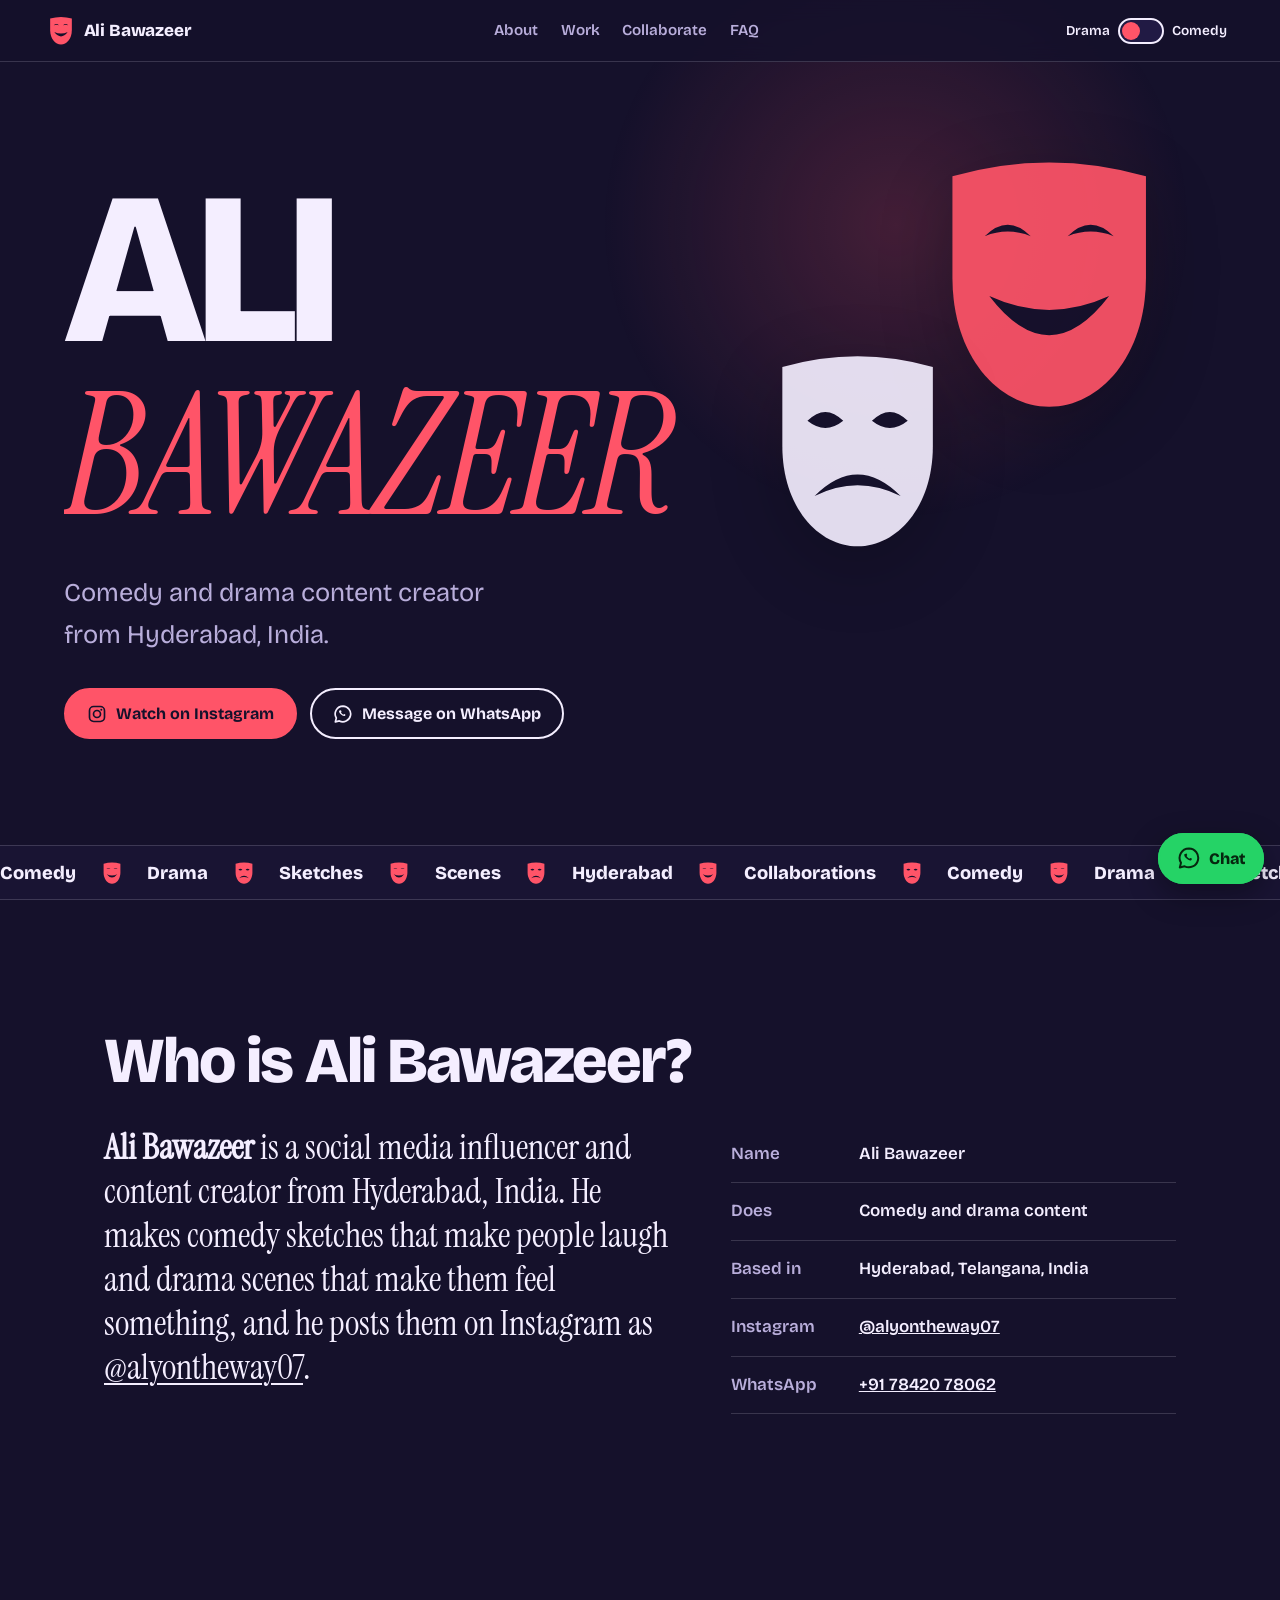
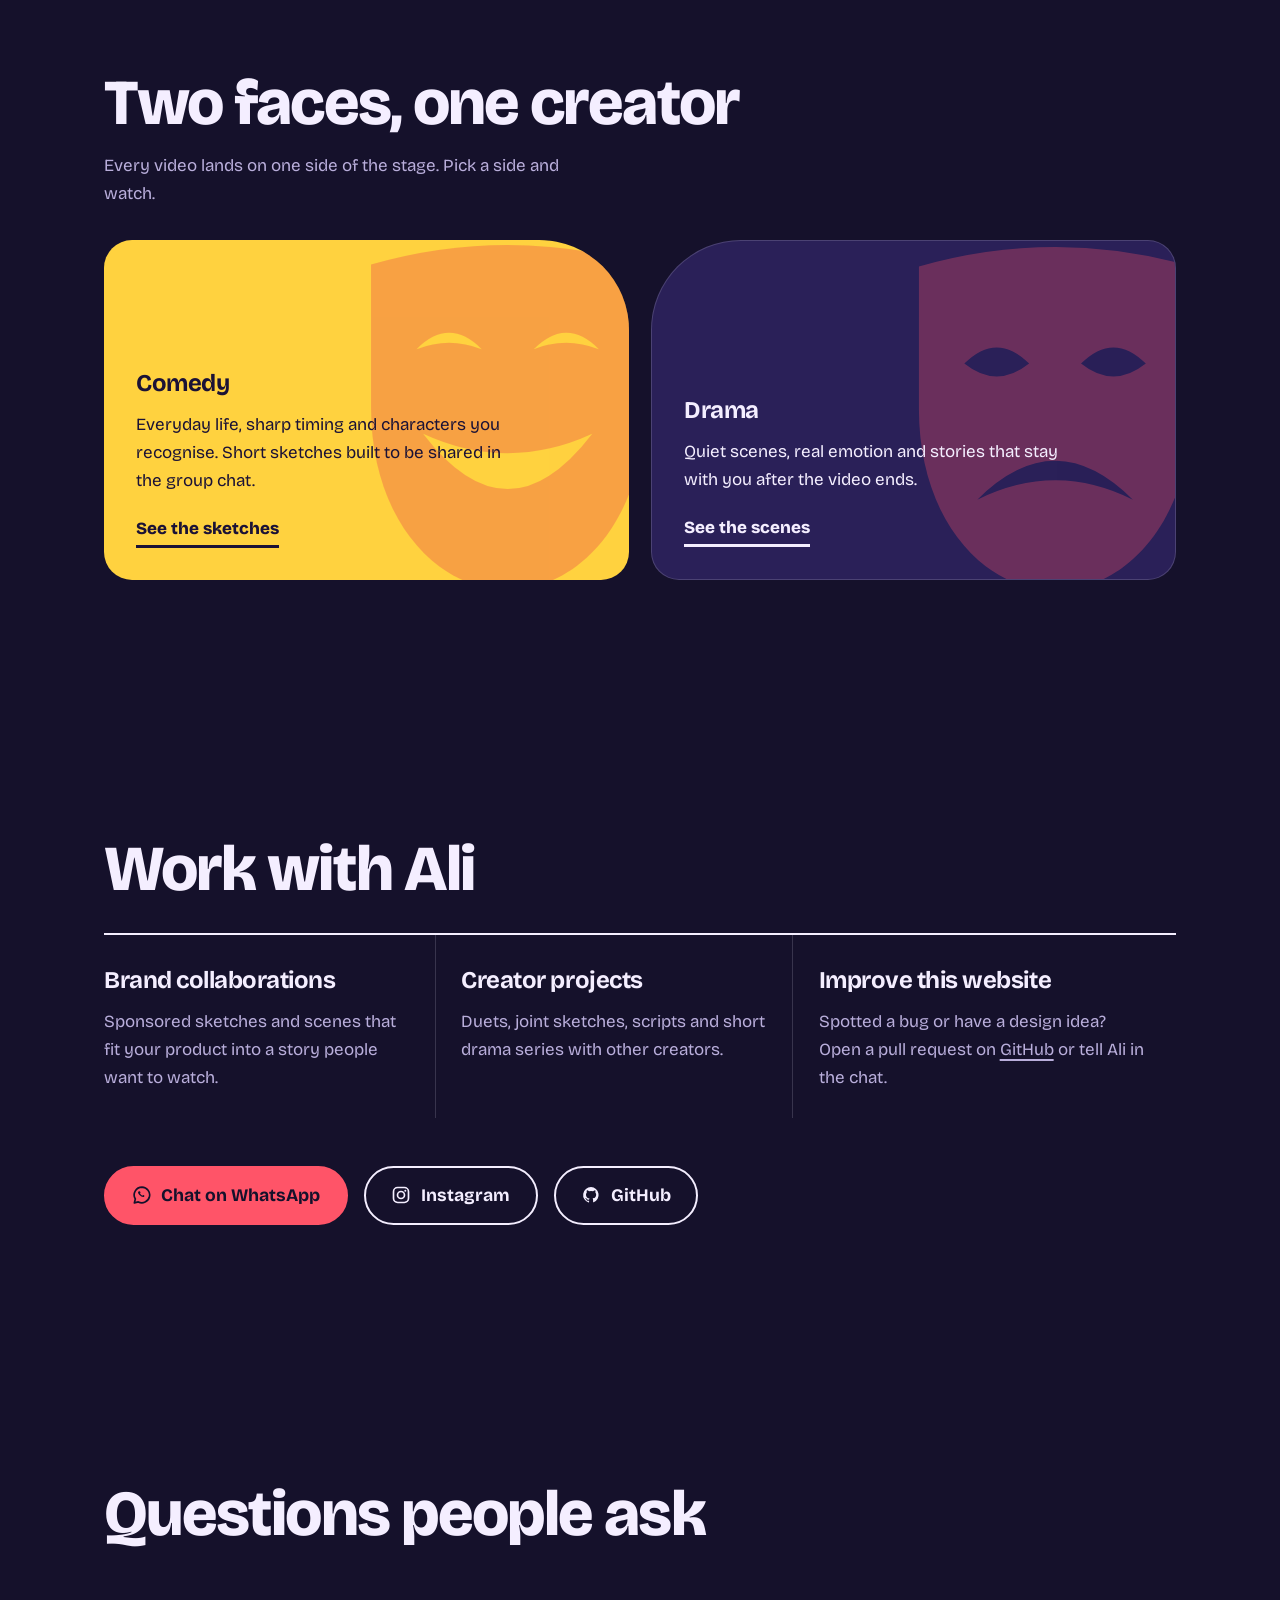
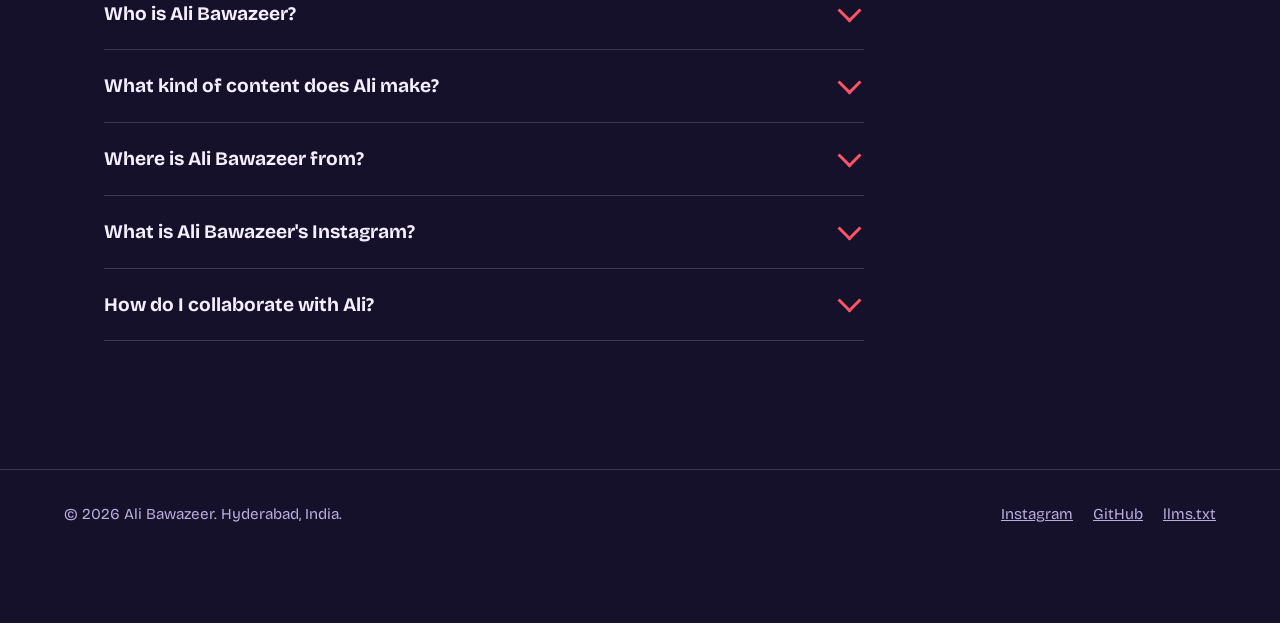
==== index.html @ 0279ccfb "Launch Ali Bawazeer portfolio website" ====
<!DOCTYPE html>
<html lang="en" data-mode="drama">
<head>
<meta charset="utf-8">
<meta name="viewport" content="width=device-width, initial-scale=1, viewport-fit=cover">
<title>ALI BAWAZEER | Comedy &amp; Drama Content Creator from Hyderabad, India</title>
<meta name="description" content="Ali Bawazeer is a social media influencer and comedy and drama content creator from Hyderabad, India. Watch his sketches and scenes on Instagram and message him on WhatsApp to collaborate.">
<meta name="author" content="Ali Bawazeer">
<meta name="keywords" content="Ali Bawazeer, ALI BAWAZEER, alyontheway07, Hyderabad content creator, Indian comedy creator, drama content creator, Instagram influencer Hyderabad, brand collaboration India">
<meta name="robots" content="index, follow, max-image-preview:large, max-snippet:-1, max-video-preview:-1">
<meta name="theme-color" content="#15112B">
<meta name="geo.region" content="IN-TG">
<meta name="geo.placename" content="Hyderabad">
<meta name="geo.position" content="17.3850;78.4867">
<meta name="ICBM" content="17.3850, 78.4867">
<link rel="canonical" href="https://alibawazeer07.github.io/Portfolio/">
<link rel="alternate" hreflang="en-IN" href="https://alibawazeer07.github.io/Portfolio/">
<link rel="alternate" hreflang="x-default" href="https://alibawazeer07.github.io/Portfolio/">
<link rel="icon" href="assets/favicon.svg" type="image/svg+xml">
<link rel="apple-touch-icon" href="assets/apple-touch-icon.png">
<link rel="manifest" href="manifest.webmanifest">

<meta property="og:type" content="profile">
<meta property="og:site_name" content="Ali Bawazeer">
<meta property="og:title" content="ALI BAWAZEER | Comedy &amp; Drama Content Creator, Hyderabad">
<meta property="og:description" content="Comedy sketches and drama scenes from Hyderabad, India. Collaborate with Ali Bawazeer.">
<meta property="og:url" content="https://alibawazeer07.github.io/Portfolio/">
<meta property="og:image" content="https://alibawazeer07.github.io/Portfolio/assets/og-image.png">
<meta property="og:image:width" content="1200">
<meta property="og:image:height" content="630">
<meta property="og:image:alt" content="Ali Bawazeer, comedy and drama content creator, with comedy and tragedy masks">
<meta property="og:locale" content="en_IN">
<meta property="profile:first_name" content="Ali">
<meta property="profile:last_name" content="Bawazeer">
<meta name="twitter:card" content="summary_large_image">
<meta name="twitter:title" content="ALI BAWAZEER | Comedy &amp; Drama Content Creator">
<meta name="twitter:description" content="Comedy sketches and drama scenes from Hyderabad, India.">
<meta name="twitter:image" content="https://alibawazeer07.github.io/Portfolio/assets/og-image.png">

<link rel="preconnect" href="https://fonts.googleapis.com">
<link rel="preconnect" href="https://fonts.gstatic.com" crossorigin>
<link href="https://fonts.googleapis.com/css2?family=Bricolage+Grotesque:opsz,wght@12..96,400;12..96,600;12..96,800&family=Instrument+Serif:ital@0;1&display=swap" rel="stylesheet">
<link rel="stylesheet" href="css/style.css">

<script type="application/ld+json">
{
  "@context": "https://schema.org",
  "@graph": [
    {
      "@type": "Person",
      "@id": "https://alibawazeer07.github.io/Portfolio/#ali",
      "name": "Ali Bawazeer",
      "alternateName": ["ALI BAWAZEER", "alyontheway07"],
      "givenName": "Ali",
      "familyName": "Bawazeer",
      "url": "https://alibawazeer07.github.io/Portfolio/",
      "image": "https://alibawazeer07.github.io/Portfolio/assets/og-image.png",
      "jobTitle": "Social media influencer and content creator",
      "description": "Ali Bawazeer is a comedy and drama content creator and social media influencer from Hyderabad, India.",
      "knowsAbout": ["Comedy content", "Drama content", "Short-form video", "Social media", "Brand collaborations"],
      "homeLocation": {"@type": "Place", "name": "Hyderabad, Telangana, India"},
      "address": {"@type": "PostalAddress", "addressLocality": "Hyderabad", "addressRegion": "Telangana", "addressCountry": "IN"},
      "telephone": "+917842078062",
      "sameAs": [
        "https://www.instagram.com/alyontheway07",
        "https://github.com/AliBawazeer07"
      ],
      "mainEntityOfPage": {"@id": "https://alibawazeer07.github.io/Portfolio/#profile"}
    },
    {
      "@type": "ProfilePage",
      "@id": "https://alibawazeer07.github.io/Portfolio/#profile",
      "url": "https://alibawazeer07.github.io/Portfolio/",
      "name": "ALI BAWAZEER | Comedy & Drama Content Creator from Hyderabad, India",
      "inLanguage": "en-IN",
      "dateModified": "2026-11-14",
      "mainEntity": {"@id": "https://alibawazeer07.github.io/Portfolio/#ali"},
      "isPartOf": {"@id": "https://alibawazeer07.github.io/Portfolio/#website"}
    },
    {
      "@type": "WebSite",
      "@id": "https://alibawazeer07.github.io/Portfolio/#website",
      "url": "https://alibawazeer07.github.io/Portfolio/",
      "name": "Ali Bawazeer",
      "alternateName": "ALI BAWAZEER",
      "inLanguage": "en-IN",
      "publisher": {"@id": "https://alibawazeer07.github.io/Portfolio/#ali"}
    },
    {
      "@type": "FAQPage",
      "mainEntity": [
        {"@type": "Question", "name": "Who is Ali Bawazeer?",
         "acceptedAnswer": {"@type": "Answer", "text": "Ali Bawazeer is a social media influencer and content creator from Hyderabad, India. He makes comedy and drama content and shares it on Instagram as @alyontheway07."}},
        {"@type": "Question", "name": "What kind of content does Ali Bawazeer make?",
         "acceptedAnswer": {"@type": "Answer", "text": "Ali makes two kinds of content: comedy sketches and drama scenes, published as short videos on Instagram."}},
        {"@type": "Question", "name": "Where is Ali Bawazeer from?",
         "acceptedAnswer": {"@type": "Answer", "text": "Ali Bawazeer is from Hyderabad, Telangana, India."}},
        {"@type": "Question", "name": "What is Ali Bawazeer's Instagram?",
         "acceptedAnswer": {"@type": "Answer", "text": "His Instagram handle is @alyontheway07, at instagram.com/alyontheway07."}},
        {"@type": "Question", "name": "How can I collaborate with Ali Bawazeer?",
         "acceptedAnswer": {"@type": "Answer", "text": "Message Ali on WhatsApp at +91 78420 78062, or use the chat button on this page, which opens WhatsApp with your message ready to send."}}
      ]
    }
  ]
}
</script>
</head>
<body>
<a class="skip" href="#main">Skip to content</a>

<div class="curtain" aria-hidden="true"><i class="l"></i><i class="r"></i></div>
<div class="spot" aria-hidden="true"></div>

<svg width="0" height="0" style="position:absolute" aria-hidden="true" focusable="false">
  <defs>
    <symbol id="mask-comedy" viewBox="0 0 100 120">
      <path d="M8 14 Q50 2 92 14 L92 58 C92 92 72 114 50 114 C28 114 8 92 8 58 Z" fill="currentColor"/>
      <path d="M22 40 Q32 30 42 40 Q32 36 22 40Z M58 40 Q68 30 78 40 Q68 36 58 40Z" fill="var(--bg)"/>
      <path d="M24 66 Q50 100 76 66 Q50 78 24 66Z" fill="var(--bg)"/>
    </symbol>
    <symbol id="mask-drama" viewBox="0 0 100 120">
      <path d="M8 14 Q50 2 92 14 L92 58 C92 92 72 114 50 114 C28 114 8 92 8 58 Z" fill="currentColor"/>
      <path d="M22 44 Q32 34 42 44 Q32 52 22 44Z M58 44 Q68 34 78 44 Q68 52 58 44Z" fill="var(--bg)"/>
      <path d="M26 86 Q50 62 74 86 Q50 74 26 86Z" fill="var(--bg)"/>
    </symbol>
    <symbol id="i-insta" viewBox="0 0 24 24"><rect x="3" y="3" width="18" height="18" rx="5" fill="none" stroke="currentColor" stroke-width="2"/><circle cx="12" cy="12" r="4.2" fill="none" stroke="currentColor" stroke-width="2"/><circle cx="17.2" cy="6.8" r="1.2" fill="currentColor"/></symbol>
    <symbol id="i-wa" viewBox="0 0 24 24"><path d="M12 2.5a9.4 9.4 0 0 0-8 14.3L2.8 21.5l4.8-1.2A9.4 9.4 0 1 0 12 2.5Z" fill="none" stroke="currentColor" stroke-width="2" stroke-linejoin="round"/><path d="M8.6 7.9c.3-.5.6-.5.9-.4.3.6.7 1.3.7 1.6s-.5.8-.6 1c.7 1.3 1.6 2.1 2.9 2.7.2-.2.6-.8.9-.8.4.1 1.2.6 1.5.8.1.3-.3 1.3-1 1.6-1 .4-3.2-.5-4.9-2.3-1.6-1.7-2.2-3.2-1.4-4.2Z" fill="currentColor"/></symbol>
    <symbol id="i-gh" viewBox="0 0 24 24"><path d="M12 2.5a9.5 9.5 0 0 0-3 18.5c.5.1.7-.2.7-.5v-1.7c-2.7.6-3.3-1.2-3.3-1.2-.4-1.1-1.1-1.4-1.1-1.4-.9-.6.1-.6.1-.6 1 .1 1.5 1 1.5 1 .9 1.5 2.3 1.1 2.8.8.1-.6.3-1.1.6-1.3-2.1-.2-4.3-1.1-4.3-4.7 0-1 .4-1.9 1-2.5-.1-.2-.4-1.2.1-2.5 0 0 .8-.3 2.6 1a9 9 0 0 1 4.8 0c1.8-1.2 2.6-1 2.6-1 .5 1.3.2 2.3.1 2.5.6.7 1 1.5 1 2.5 0 3.6-2.2 4.5-4.3 4.7.3.3.6.9.6 1.7v2.5c0 .3.2.6.7.5A9.5 9.5 0 0 0 12 2.5Z" fill="currentColor"/></symbol>
  </defs>
</svg>

<header class="nav">
  <a class="brand" href="#top" aria-label="Ali Bawazeer, home">
    <svg class="brand-mask" aria-hidden="true"><use href="#mask-comedy"/></svg>
    <span>Ali Bawazeer</span>
  </a>
  <nav aria-label="Main">
    <a href="#about">About</a>
    <a href="#work">Work</a>
    <a href="#collab">Collaborate</a>
    <a href="#faq">FAQ</a>
  </nav>
  <button class="mode" id="mode" role="switch" aria-checked="false" aria-label="Switch between drama and comedy look">
    <span class="mode-label">Drama</span>
    <span class="mode-track"><span class="mode-knob"></span></span>
    <span class="mode-label">Comedy</span>
  </button>
</header>

<main id="main">
  <section class="hero" id="top">
    <svg class="hero-mask hm-a" aria-hidden="true"><use href="#mask-comedy"/></svg>
    <svg class="hero-mask hm-b" aria-hidden="true"><use href="#mask-drama"/></svg>
    <div class="hero-inner">
      <h1 aria-label="ALI BAWAZEER">
        <span class="w w1" aria-hidden="true">ALI</span>
        <span class="w w2" aria-hidden="true">BAWAZEER</span>
      </h1>
      <p class="hero-sub">Comedy and drama content creator from Hyderabad, India.</p>
      <div class="hero-cta">
        <a class="btn primary" href="https://www.instagram.com/alyontheway07" target="_blank" rel="noopener me"><svg><use href="#i-insta"/></svg>Watch on Instagram</a>
        <a class="btn ghost" href="https://wa.me/917842078062?text=Hi%20Ali%2C%20I%20found%20your%20portfolio." target="_blank" rel="noopener"><svg><use href="#i-wa"/></svg>Message on WhatsApp</a>
      </div>
    </div>
    <div class="ticker" aria-hidden="true">
      <div class="ticker-row">
        <span>Comedy</span><svg><use href="#mask-comedy"/></svg><span>Drama</span><svg><use href="#mask-drama"/></svg>
        <span>Sketches</span><svg><use href="#mask-comedy"/></svg><span>Scenes</span><svg><use href="#mask-drama"/></svg>
        <span>Hyderabad</span><svg><use href="#mask-comedy"/></svg><span>Collaborations</span><svg><use href="#mask-drama"/></svg>
        <span>Comedy</span><svg><use href="#mask-comedy"/></svg><span>Drama</span><svg><use href="#mask-drama"/></svg>
        <span>Sketches</span><svg><use href="#mask-comedy"/></svg><span>Scenes</span><svg><use href="#mask-drama"/></svg>
        <span>Hyderabad</span><svg><use href="#mask-comedy"/></svg><span>Collaborations</span><svg><use href="#mask-drama"/></svg>
      </div>
    </div>
  </section>

  <section class="section about" id="about">
    <h2 class="rv">Who is Ali Bawazeer?</h2>
    <div class="about-grid">
      <p class="lead rv"><strong>Ali Bawazeer</strong> is a social media influencer and content creator from Hyderabad, India. He makes comedy sketches that make people laugh and drama scenes that make them feel something, and he posts them on Instagram as <a href="https://www.instagram.com/alyontheway07" target="_blank" rel="noopener me">@alyontheway07</a>.</p>
      <dl class="facts rv">
        <div><dt>Name</dt><dd>Ali Bawazeer</dd></div>
        <div><dt>Does</dt><dd>Comedy and drama content</dd></div>
        <div><dt>Based in</dt><dd>Hyderabad, Telangana, India</dd></div>
        <div><dt>Instagram</dt><dd><a href="https://www.instagram.com/alyontheway07" target="_blank" rel="noopener me">@alyontheway07</a></dd></div>
        <div><dt>WhatsApp</dt><dd><a href="tel:+917842078062">+91 78420 78062</a></dd></div>
      </dl>
    </div>
  </section>

  <section class="section work" id="work">
    <h2 class="rv">Two faces, one creator</h2>
    <p class="section-note rv">Every video lands on one side of the stage. Pick a side and watch.</p>
    <div class="stage">
      <article class="card comedy rv">
        <svg class="card-mask" aria-hidden="true"><use href="#mask-comedy"/></svg>
        <h3>Comedy</h3>
        <p>Everyday life, sharp timing and characters you recognise. Short sketches built to be shared in the group chat.</p>
        <a class="link" href="https://www.instagram.com/alyontheway07" target="_blank" rel="noopener me">See the sketches</a>
      </article>
      <article class="card drama rv">
        <svg class="card-mask" aria-hidden="true"><use href="#mask-drama"/></svg>
        <h3>Drama</h3>
        <p>Quiet scenes, real emotion and stories that stay with you after the video ends.</p>
        <a class="link" href="https://www.instagram.com/alyontheway07" target="_blank" rel="noopener me">See the scenes</a>
      </article>
    </div>
  </section>

  <section class="section collab" id="collab">
    <h2 class="rv">Work with Ali</h2>
    <ul class="ways">
      <li class="rv"><h3>Brand collaborations</h3><p>Sponsored sketches and scenes that fit your product into a story people want to watch.</p></li>
      <li class="rv"><h3>Creator projects</h3><p>Duets, joint sketches, scripts and short drama series with other creators.</p></li>
      <li class="rv"><h3>Improve this website</h3><p>Spotted a bug or have a design idea? Open a pull request on <a href="https://github.com/AliBawazeer07/Portfolio/pulls" target="_blank" rel="noopener">GitHub</a> or tell Ali in the chat.</p></li>
    </ul>
    <div class="contact rv">
      <a class="btn primary big" href="https://wa.me/917842078062?text=Hi%20Ali%2C%20I%20would%20like%20to%20collaborate." target="_blank" rel="noopener"><svg><use href="#i-wa"/></svg>Chat on WhatsApp</a>
      <a class="btn ghost big" href="https://www.instagram.com/alyontheway07" target="_blank" rel="noopener me"><svg><use href="#i-insta"/></svg>Instagram</a>
      <a class="btn ghost big" href="https://github.com/AliBawazeer07/Portfolio" target="_blank" rel="noopener me"><svg><use href="#i-gh"/></svg>GitHub</a>
    </div>
  </section>

  <section class="section faq" id="faq">
    <h2 class="rv">Questions people ask</h2>
    <div class="faq-list">
      <details class="rv"><summary>Who is Ali Bawazeer?</summary><p>Ali Bawazeer is a social media influencer and content creator from Hyderabad, India. He makes comedy and drama content and shares it on Instagram as @alyontheway07.</p></details>
      <details class="rv"><summary>What kind of content does Ali make?</summary><p>Two kinds: comedy sketches and drama scenes, published as short videos on Instagram.</p></details>
      <details class="rv"><summary>Where is Ali Bawazeer from?</summary><p>Ali is from Hyderabad, Telangana, India.</p></details>
      <details class="rv"><summary>What is Ali Bawazeer's Instagram?</summary><p>His handle is <a href="https://www.instagram.com/alyontheway07" target="_blank" rel="noopener me">@alyontheway07</a>.</p></details>
      <details class="rv"><summary>How do I collaborate with Ali?</summary><p>Message him on WhatsApp at +91 78420 78062, or tap the chat button on this page. It opens WhatsApp with your message ready to send.</p></details>
    </div>
  </section>
</main>

<footer class="foot">
  <p>&copy; <span id="year">2026</span> Ali Bawazeer. Hyderabad, India.</p>
  <p><a href="https://www.instagram.com/alyontheway07" target="_blank" rel="noopener me">Instagram</a> <a href="https://github.com/AliBawazeer07/Portfolio" target="_blank" rel="noopener me">GitHub</a> <a href="llms.txt">llms.txt</a></p>
</footer>

<div class="chat" id="chat">
  <section class="chat-panel" id="chat-panel" aria-label="Chat with Ali on WhatsApp" hidden>
    <header><strong>Chat with Ali</strong><button type="button" id="chat-close" aria-label="Close chat">&times;</button></header>
    <form id="chat-form">
      <fieldset>
        <legend>What is this about?</legend>
        <label><input type="radio" name="topic" value="Brand collaboration" checked><span>Brand collaboration</span></label>
        <label><input type="radio" name="topic" value="Comedy or drama project"><span>Comedy or drama project</span></label>
        <label><input type="radio" name="topic" value="Pull request or website idea"><span>Website pull request</span></label>
      </fieldset>
      <label class="field">Your name<input id="chat-name" name="name" autocomplete="name" required></label>
      <label class="field">Message<textarea id="chat-msg" name="msg" rows="3" required></textarea></label>
      <button class="btn primary" type="submit"><svg><use href="#i-wa"/></svg>Send on WhatsApp</button>
      <p class="chat-note">This opens WhatsApp with your message ready to send. For website changes you can also <a href="https://github.com/AliBawazeer07/Portfolio/pulls" target="_blank" rel="noopener">open a pull request</a>.</p>
    </form>
  </section>
  <button class="chat-fab" id="chat-fab" aria-expanded="false" aria-controls="chat-panel"><svg><use href="#i-wa"/></svg><span>Chat</span></button>
</div>

<noscript><style>.rv{opacity:1!important;transform:none!important}</style></noscript>
<script src="js/main.js" defer></script>
</body>
</html>
---- css/style.css ----
:root{
  --bg:#15112B; --ink:#F4EEFF; --muted:#B9AEDB; --accent:#FF5468; --accent-ink:#15112B;
  --panel:#211A44; --line:rgba(244,238,255,.16); --spot:rgba(255,84,104,.20);
  --display:"Bricolage Grotesque","Segoe UI",system-ui,-apple-system,Roboto,Arial,sans-serif;
  --serif:"Instrument Serif",Georgia,"Times New Roman",serif;
  --ease:cubic-bezier(.7,0,.2,1);
}
html[data-mode="comedy"]{
  --bg:#FFD23F; --ink:#1B1236; --muted:#4B3F73; --accent:#E8344E; --accent-ink:#FFF7E0;
  --panel:#FFE17A; --line:rgba(27,18,54,.22); --spot:rgba(255,255,255,.55);
}
*{box-sizing:border-box;margin:0}
html{scroll-behavior:smooth;scroll-padding-top:84px;-webkit-text-size-adjust:100%}
body{background:var(--bg);color:var(--ink);font:400 1.0625rem/1.65 var(--display);transition:background .6s var(--ease),color .6s var(--ease);overflow-x:hidden}
a{color:inherit}
svg{display:block}
:focus-visible{outline:3px solid var(--accent);outline-offset:3px;border-radius:6px}
.skip{position:absolute;left:-999px;top:8px;background:var(--ink);color:var(--bg);padding:.6rem 1rem;border-radius:8px;z-index:200}
.skip:focus{left:8px}

/* curtain: the one orchestrated page-load moment */
.curtain{position:fixed;inset:0;z-index:150;pointer-events:none;animation:gone 0s 2.4s forwards}
.curtain i{position:absolute;top:0;bottom:0;width:50.5%;background:repeating-linear-gradient(90deg,#6f0d20 0 30px,#9a1b33 30px 60px);box-shadow:inset 0 -60px 80px rgba(0,0,0,.35)}
.curtain .l{left:0;animation:openL 1.7s .55s var(--ease) forwards}
.curtain .r{right:0;animation:openR 1.7s .55s var(--ease) forwards}
@keyframes openL{to{transform:translateX(-102%) skewX(-4deg)}}
@keyframes openR{to{transform:translateX(102%) skewX(4deg)}}
@keyframes gone{to{visibility:hidden}}

.spot{position:fixed;inset:0;pointer-events:none;z-index:1;background:radial-gradient(420px circle at var(--mx,70%) var(--my,25%),var(--spot),transparent 70%)}

/* nav */
.nav{position:fixed;top:0;left:0;right:0;z-index:60;display:flex;align-items:center;justify-content:space-between;gap:1rem;padding:.8rem clamp(1rem,4vw,3rem);padding-top:calc(.8rem + env(safe-area-inset-top,0px));background:color-mix(in srgb,var(--bg) 80%,transparent);backdrop-filter:blur(10px);-webkit-backdrop-filter:blur(10px);border-bottom:1px solid var(--line)}
.brand{display:flex;align-items:center;gap:.6rem;text-decoration:none;font-weight:800;letter-spacing:-.01em}
.brand-mask{width:26px;height:31px;color:var(--accent);transition:transform .5s var(--ease)}
.brand:hover .brand-mask{transform:rotate(-14deg) scale(1.1)}
.nav nav{display:flex;gap:1.4rem}
.nav nav a{text-decoration:none;font-weight:600;font-size:.95rem;color:var(--muted);transition:color .2s}
.nav nav a:hover{color:var(--ink)}
.mode{display:flex;align-items:center;gap:.5rem;background:none;border:0;color:var(--ink);font:600 .85rem var(--display);cursor:pointer;padding:.3rem}
.mode-track{width:46px;height:26px;border-radius:99px;background:var(--panel);border:2px solid var(--ink);position:relative;transition:background .4s}
.mode-knob{position:absolute;top:2px;left:2px;width:18px;height:18px;border-radius:50%;background:var(--accent);transition:transform .5s var(--ease)}
.mode[aria-checked="true"] .mode-knob{transform:translateX(20px)}
@media(max-width:760px){.nav nav{display:none}.brand span{display:none}}

/* hero */
.hero{position:relative;min-height:100svh;display:flex;flex-direction:column;justify-content:center;padding:7rem clamp(1rem,5vw,4rem) 6rem;overflow:hidden}
.hero-inner{position:relative;z-index:3;max-width:1200px;margin:0 auto;width:100%}
h1{font-weight:800;line-height:.86;letter-spacing:-.04em;font-size:clamp(4rem,17vw,13.5rem);text-transform:uppercase}
.w{display:block;overflow:hidden;padding-bottom:.04em;animation:rise 1.1s 1.9s var(--ease) both}
.w2{font-family:var(--serif);font-style:italic;font-weight:400;letter-spacing:-.02em;color:var(--accent);font-size:.78em;line-height:1;animation-delay:2.05s}
@keyframes rise{from{transform:translateY(105%);opacity:0}to{transform:none;opacity:1}}
.hero-sub{margin-top:1.6rem;font-size:clamp(1.15rem,2.4vw,1.6rem);max-width:30ch;color:var(--muted);animation:fade 1s 2.5s both}
.hero-cta{margin-top:2rem;display:flex;flex-wrap:wrap;gap:.8rem;animation:fade 1s 2.7s both}
@keyframes fade{from{opacity:0;transform:translateY(10px)}to{opacity:1;transform:none}}

.hero-mask{position:absolute;z-index:2;color:var(--accent);filter:drop-shadow(0 20px 40px rgba(0,0,0,.25))}
.hm-a{--r:10deg;width:clamp(110px,18vw,260px);aspect-ratio:100/120;right:clamp(2%,9vw,12%);top:16%;animation:float 7s ease-in-out infinite,pop 1.2s 2.2s var(--ease) both}
.hm-b{--r:-12deg;width:clamp(90px,14vw,210px);aspect-ratio:100/120;right:clamp(14%,26vw,30%);top:38%;color:var(--ink);animation:float 8s -3s ease-in-out infinite,pop 1.2s 2.4s var(--ease) both}
@keyframes float{0%,100%{transform:translateY(0) rotate(var(--r))}50%{transform:translateY(-18px) rotate(calc(var(--r) * -1))}}
@keyframes pop{from{opacity:0;scale:.4}to{opacity:.92;scale:1}}
@media(max-width:700px){.hm-a{top:11%;right:4%}.hm-b{top:auto;bottom:22%;right:8%}.hero-sub{max-width:24ch}}

.ticker{position:absolute;left:0;right:0;bottom:0;border-block:1px solid var(--line);overflow:hidden;background:color-mix(in srgb,var(--bg) 70%,var(--panel));z-index:3}
.ticker-row{display:flex;align-items:center;gap:1.6rem;width:max-content;padding:.9rem 0;font:800 1.15rem var(--display);animation:slide 40s linear infinite}
.ticker-row svg{width:20px;height:24px;color:var(--accent);flex:none}
.ticker:hover .ticker-row{animation-play-state:paused}
@keyframes slide{to{transform:translateX(-50%)}}

/* buttons */
.btn{display:inline-flex;align-items:center;gap:.6rem;padding:.85rem 1.3rem;border-radius:99px;font:700 1rem var(--display);text-decoration:none;border:2px solid var(--ink);cursor:pointer;transition:transform .25s var(--ease),box-shadow .25s}
.btn svg{width:20px;height:20px}
.btn.primary{background:var(--accent);color:var(--accent-ink);border-color:var(--accent)}
.btn.ghost{background:transparent;color:var(--ink)}
.btn:hover{transform:translateY(-3px);box-shadow:0 10px 0 -4px var(--ink)}
.btn:active{transform:none;box-shadow:none}
.btn.big{padding:1.05rem 1.6rem;font-size:1.1rem}

/* sections */
.section{position:relative;z-index:2;max-width:1200px;margin:0 auto;padding:clamp(4rem,10vw,8rem) clamp(1rem,5vw,4rem)}
h2{font-size:clamp(2rem,5.5vw,4rem);line-height:1.02;letter-spacing:-.03em;font-weight:800;margin-bottom:2rem;max-width:18ch}
h3{font-size:1.5rem;letter-spacing:-.02em;margin-bottom:.5rem}
.section-note{color:var(--muted);margin:-1rem 0 2rem;max-width:44ch}
.about-grid{display:grid;grid-template-columns:1.3fr 1fr;gap:3rem;align-items:start}
.lead{font-family:var(--serif);font-size:clamp(1.5rem,3vw,2.2rem);line-height:1.25}
.lead a,.faq a,.ways a{text-decoration-thickness:2px;text-underline-offset:4px}
.facts div{display:grid;grid-template-columns:7rem 1fr;gap:1rem;padding:.9rem 0;border-bottom:1px solid var(--line)}
.facts dt{color:var(--muted);font-weight:600}
.facts dd{font-weight:600}
@media(max-width:800px){.about-grid{grid-template-columns:1fr;gap:2rem}}

.stage{display:grid;grid-template-columns:1fr 1fr;gap:1.4rem}
.card{position:relative;padding:2rem;min-height:340px;display:flex;flex-direction:column;justify-content:flex-end;overflow:hidden;isolation:isolate;transition:transform .5s var(--ease)}
.card.comedy{background:#FFD23F;color:#1B1236;border-radius:28px 90px 28px 28px}
.card.drama{background:#2A2058;color:#F4EEFF;border:1px solid var(--line);border-radius:90px 28px 28px 28px}
.card-mask{position:absolute;z-index:-1;width:62%;aspect-ratio:100/120;top:-6%;right:-8%;opacity:.3;transition:transform .7s var(--ease),opacity .4s}
.comedy .card-mask{color:#E8344E;--bg:#FFD23F}
.drama .card-mask{color:#FF5468;--bg:#2A2058}
.card:hover{transform:translateY(-6px)}
.card:hover .card-mask{transform:rotate(-12deg) scale(1.12);opacity:.55}
.card p{max-width:34ch;margin-bottom:1.2rem}
.link{font-weight:800;text-decoration:none;border-bottom:3px solid currentColor;align-self:flex-start;padding-bottom:2px;transition:letter-spacing .3s}
.link:hover{letter-spacing:.02em}
@media(max-width:800px){.stage{grid-template-columns:1fr}.card{min-height:280px}}

.ways{list-style:none;padding:0;display:grid;grid-template-columns:repeat(3,1fr);border-top:2px solid var(--ink);margin-bottom:3rem}
.ways li{padding:1.6rem 1.6rem 1.6rem 0;margin-right:1.6rem;border-right:1px solid var(--line)}
.ways li:last-child{border-right:0;margin-right:0}
.ways p{color:var(--muted)}
.contact{display:flex;flex-wrap:wrap;gap:1rem}
@media(max-width:800px){.ways{grid-template-columns:1fr}.ways li{border-right:0;border-bottom:1px solid var(--line);margin:0;padding:1.4rem 0}}

.faq-list{max-width:760px}
details{border-bottom:1px solid var(--line)}
summary{list-style:none;cursor:pointer;padding:1.25rem 3rem 1.25rem 0;font-weight:700;font-size:1.2rem;position:relative}
summary::-webkit-details-marker{display:none}
summary::after{content:"";position:absolute;right:.4rem;top:50%;width:14px;height:14px;border-right:3px solid var(--accent);border-bottom:3px solid var(--accent);transform:translateY(-70%) rotate(45deg);transition:transform .35s var(--ease)}
details[open] summary::after{transform:translateY(-30%) rotate(-135deg)}
details p{padding:0 0 1.3rem;color:var(--muted);max-width:60ch;animation:fade .4s both}

.foot{position:relative;z-index:2;display:flex;flex-wrap:wrap;justify-content:space-between;gap:1rem;padding:2rem clamp(1rem,5vw,4rem) 6rem;border-top:1px solid var(--line);color:var(--muted);font-size:.95rem}
.foot a{margin-left:1rem}

/* scroll reveal (JS adds .js) */
.js .rv{opacity:0;transform:translateY(22px);transition:opacity .8s var(--ease),transform .8s var(--ease)}
.js .rv.in{opacity:1;transform:none}

/* chat */
.chat{position:fixed;right:max(1rem,env(safe-area-inset-right,0px));bottom:max(1rem,env(safe-area-inset-bottom,0px));z-index:90;display:flex;flex-direction:column;align-items:flex-end;gap:.8rem}
.chat-fab{position:relative;display:flex;align-items:center;gap:.5rem;background:#25D366;color:#06260F;border:0;border-radius:99px;padding:.85rem 1.2rem;font:800 1rem var(--display);cursor:pointer;box-shadow:0 10px 30px rgba(0,0,0,.35);transition:transform .3s var(--ease)}
.chat-fab svg{width:24px;height:24px}
.chat-fab:hover{transform:scale(1.06)}
.chat-fab::before{content:"";position:absolute;inset:0;border-radius:99px;border:2px solid #25D366;animation:ping 2.6s 3s infinite}
@keyframes ping{0%{transform:scale(1);opacity:.8}100%{transform:scale(1.5);opacity:0}}
.chat-panel{width:min(360px,calc(100vw - 2rem));background:var(--panel);color:var(--ink);border:2px solid var(--ink);border-radius:22px;overflow:hidden;box-shadow:0 20px 60px rgba(0,0,0,.4);animation:panel .45s var(--ease) both;transform-origin:bottom right}
.chat-panel[hidden]{display:none}
@keyframes panel{from{opacity:0;transform:translateY(16px) scale(.92)}to{opacity:1;transform:none}}
.chat-panel header{display:flex;justify-content:space-between;align-items:center;padding:.9rem 1.1rem;background:var(--accent);color:var(--accent-ink)}
.chat-panel header button{background:none;border:0;color:inherit;font-size:1.6rem;line-height:1;cursor:pointer}
#chat-form{padding:1rem 1.1rem 1.1rem;display:grid;gap:.8rem}
fieldset{border:0;padding:0;display:grid;gap:.4rem}
legend{font-weight:700;margin-bottom:.3rem;font-size:.95rem}
fieldset label{display:flex;gap:.5rem;align-items:center;font-size:.95rem;cursor:pointer}
.field{display:grid;gap:.3rem;font-weight:600;font-size:.9rem}
.field input,.field textarea{font:inherit;font-weight:400;color:var(--ink);background:var(--bg);border:2px solid var(--line);border-radius:12px;padding:.6rem .8rem;resize:vertical}
.field input:focus,.field textarea:focus{border-color:var(--accent);outline:0}
.chat-note{font-size:.8rem;color:var(--muted);line-height:1.45}

@media(prefers-reduced-motion:reduce){
  *,*::before,*::after{animation-duration:.01ms!important;animation-delay:0s!important;animation-iteration-count:1!important;transition-duration:.01ms!important;scroll-behavior:auto!important}
  .curtain{display:none}
  .js .rv{opacity:1;transform:none}
}
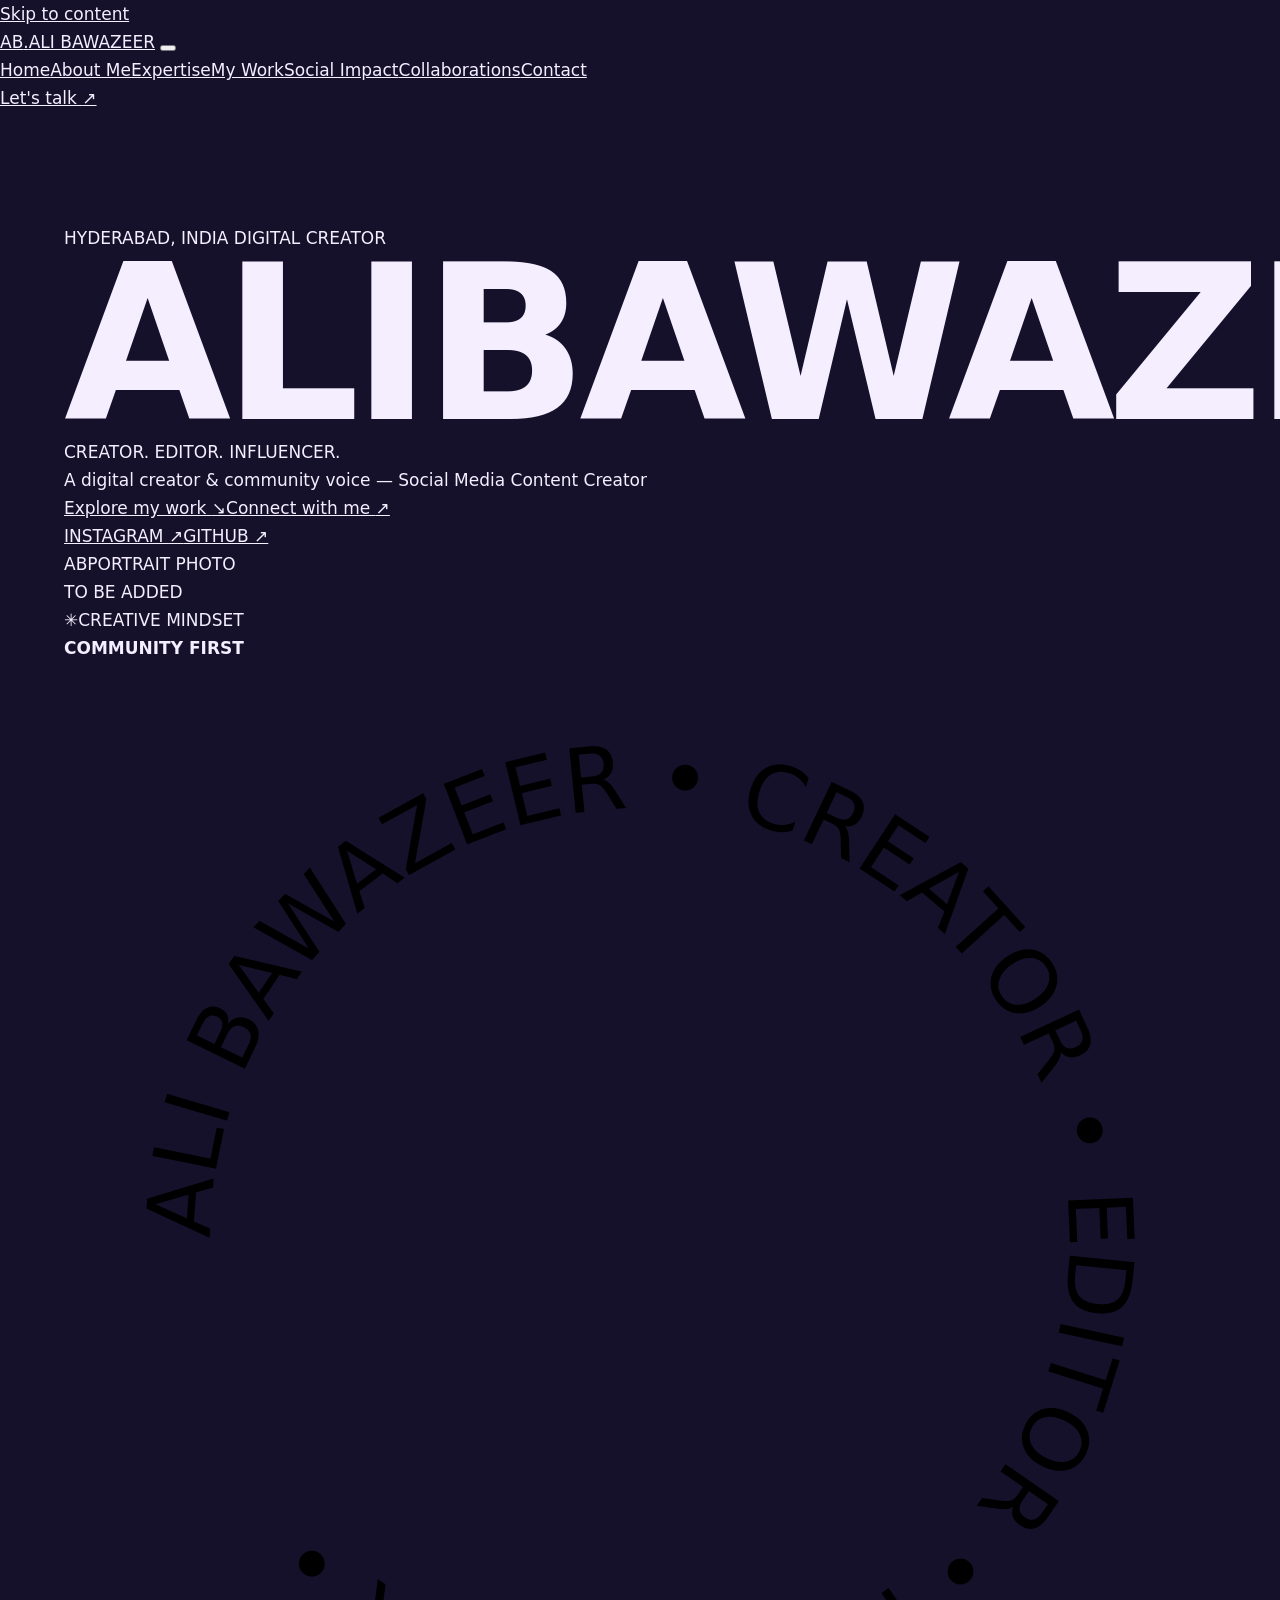
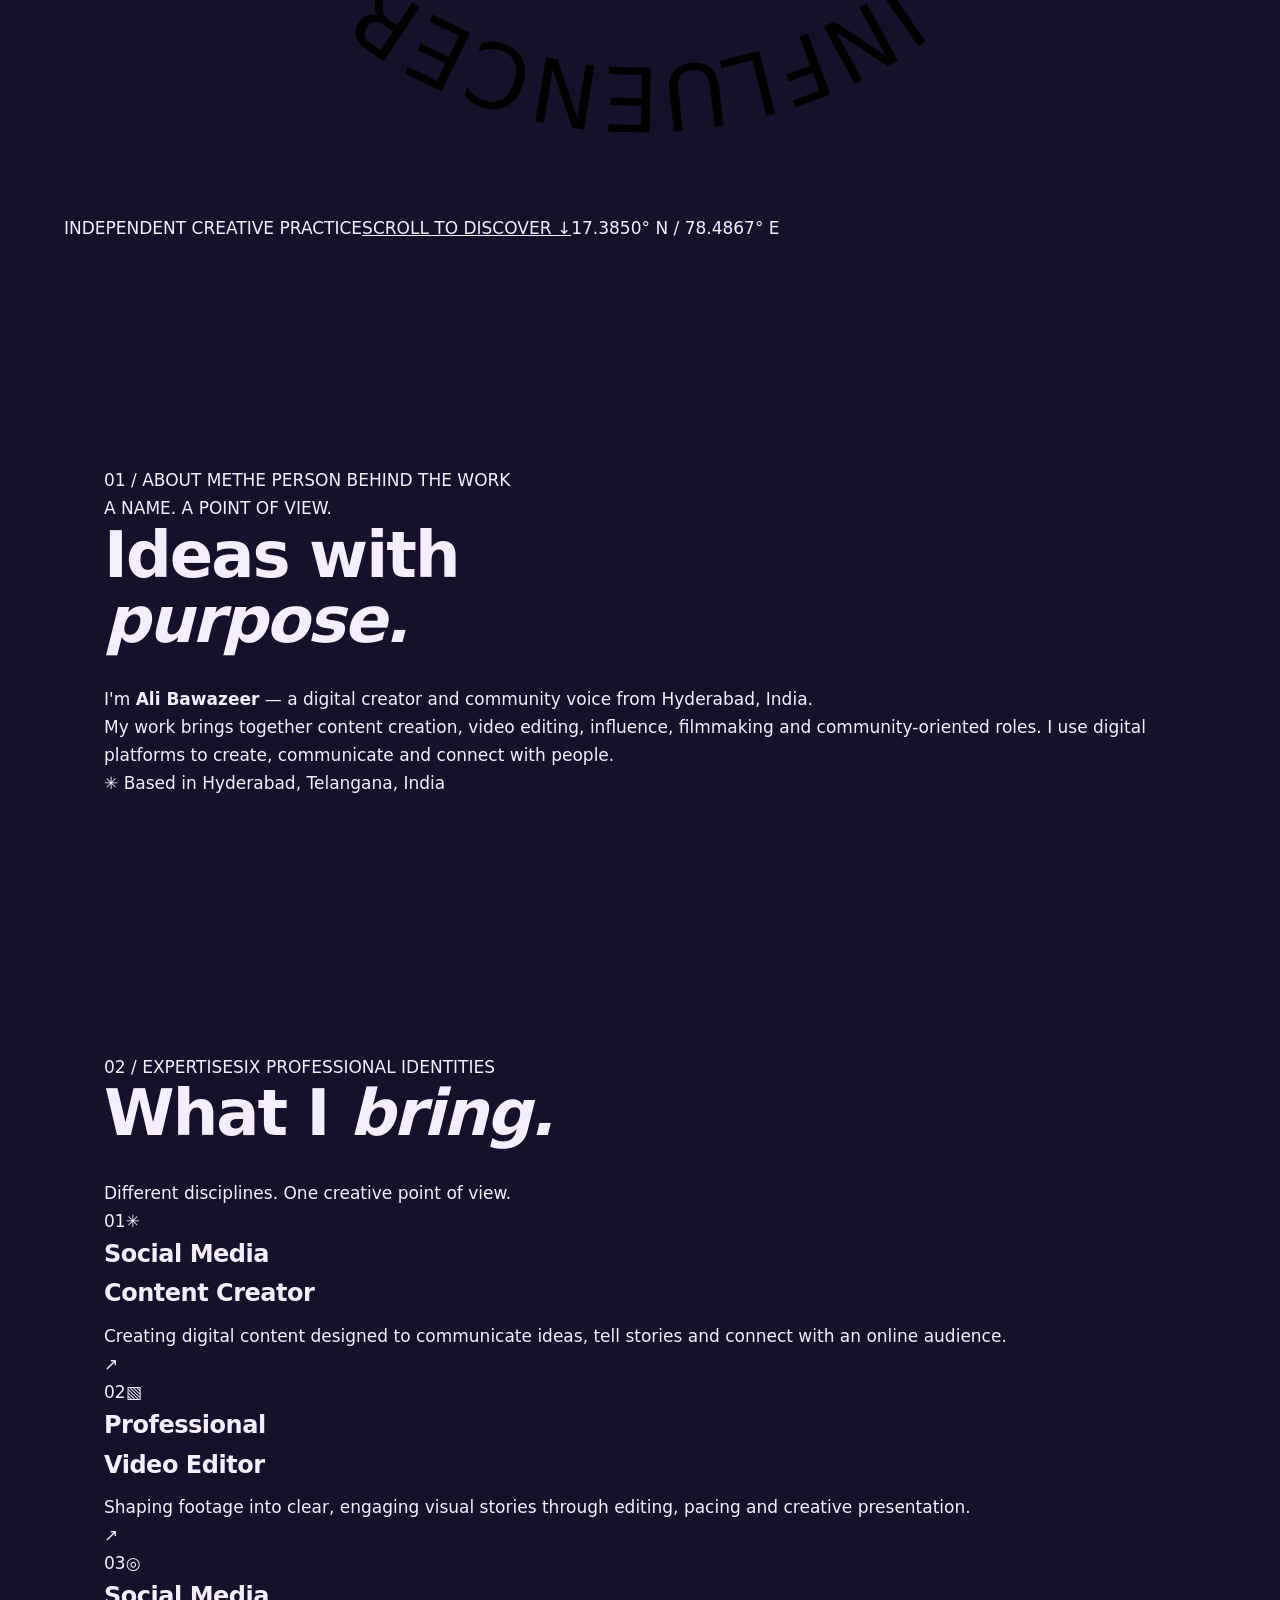
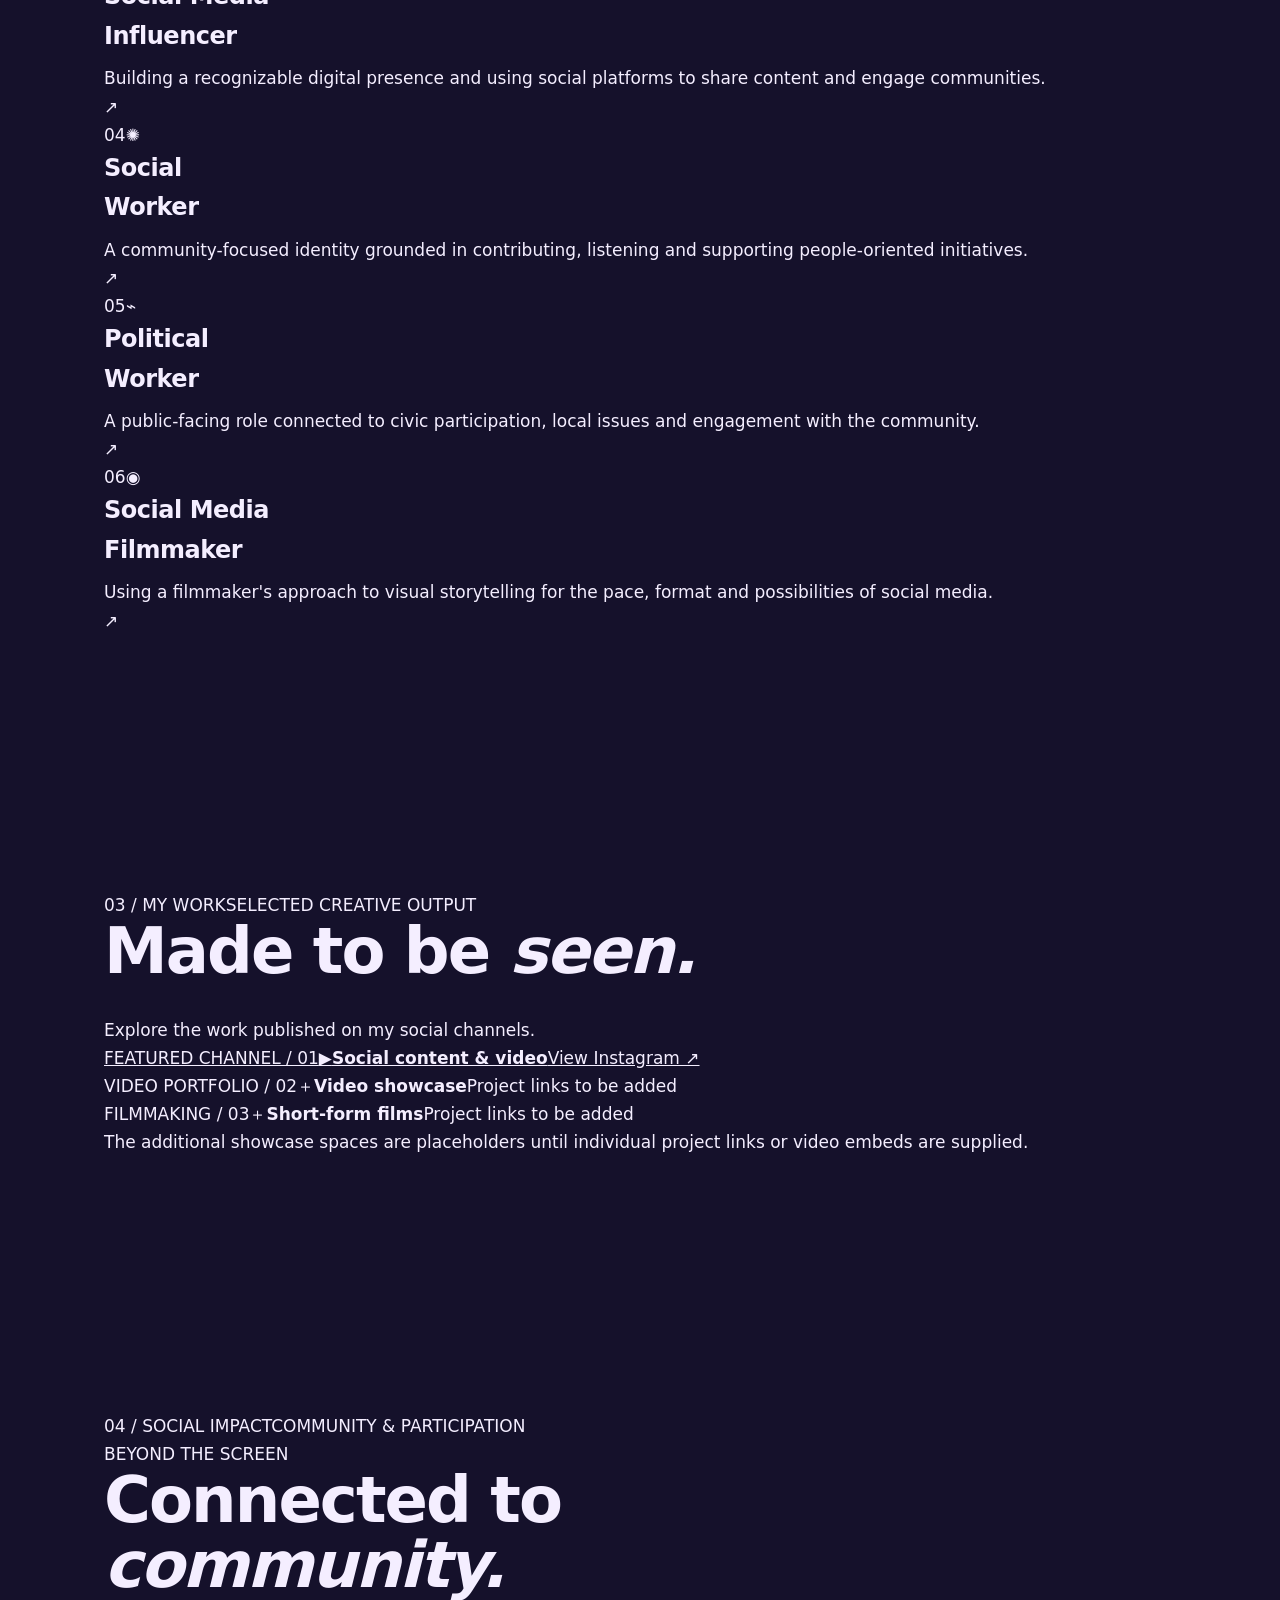
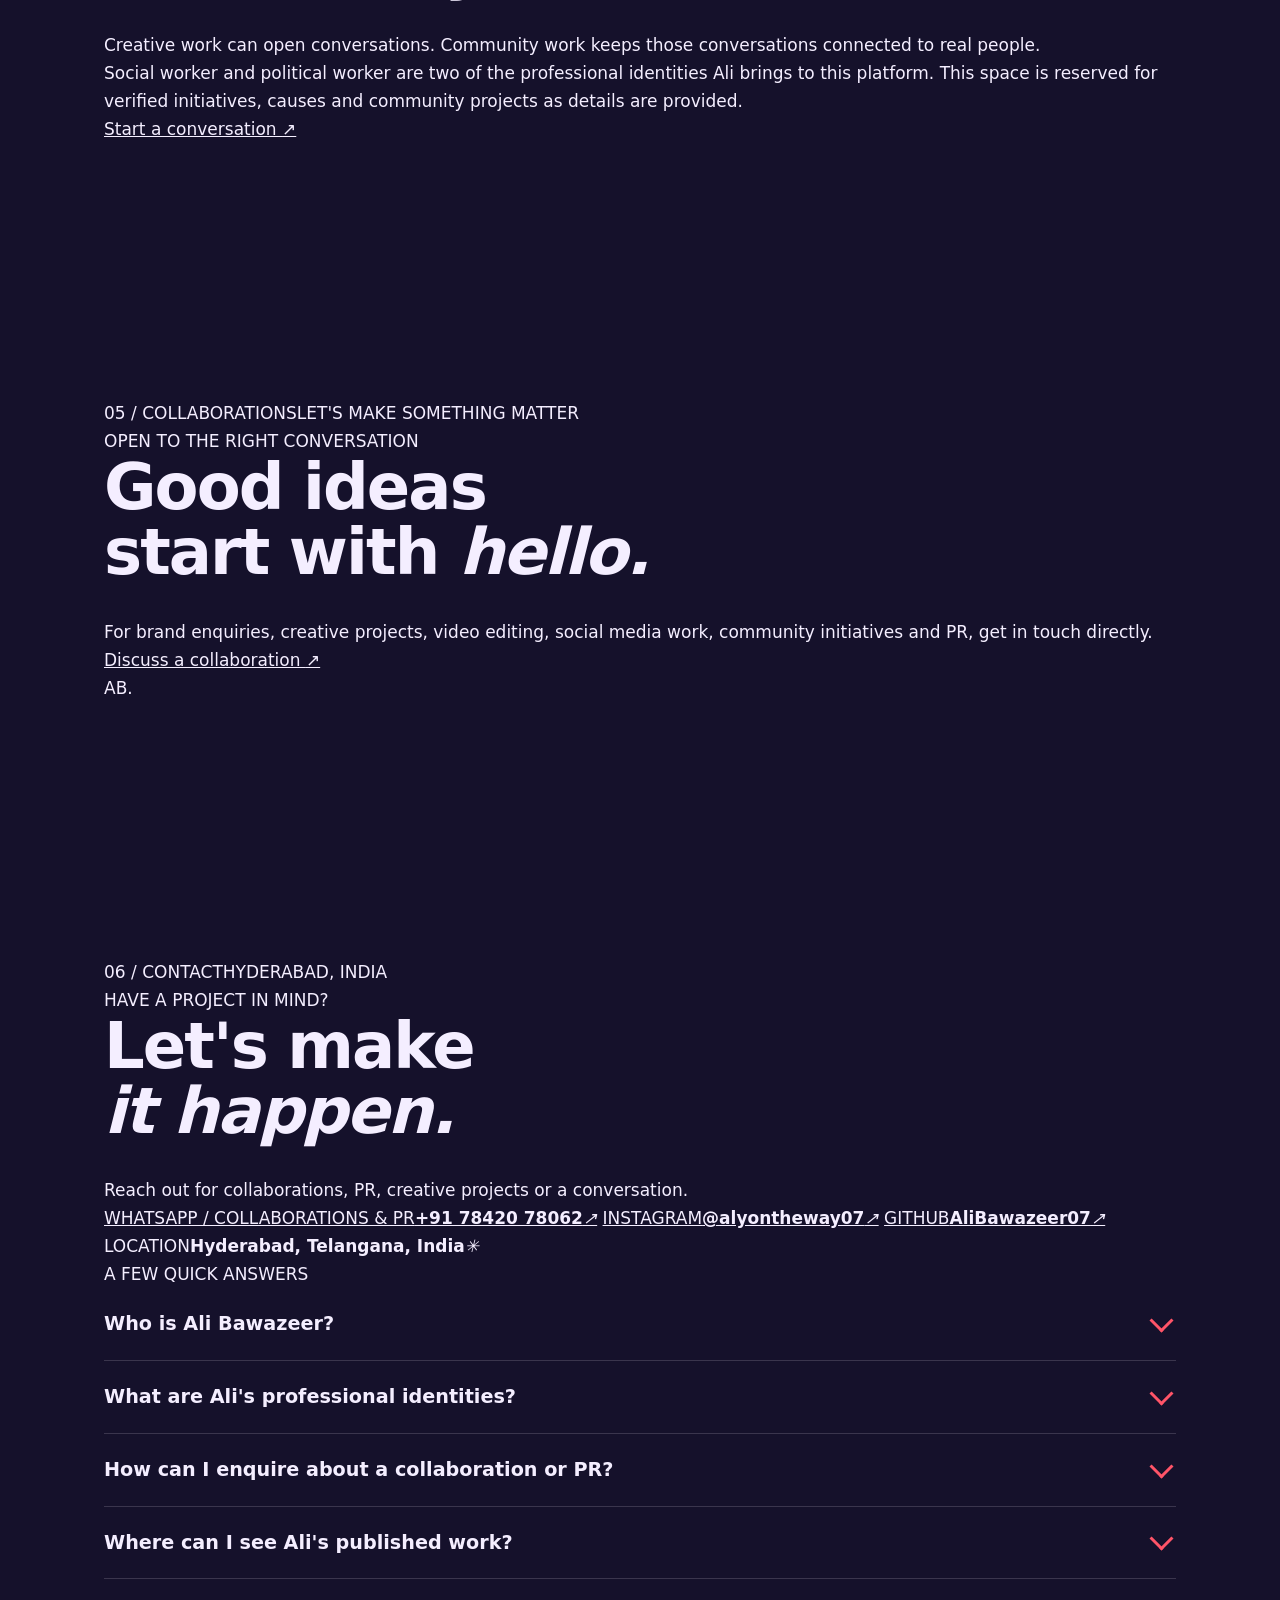
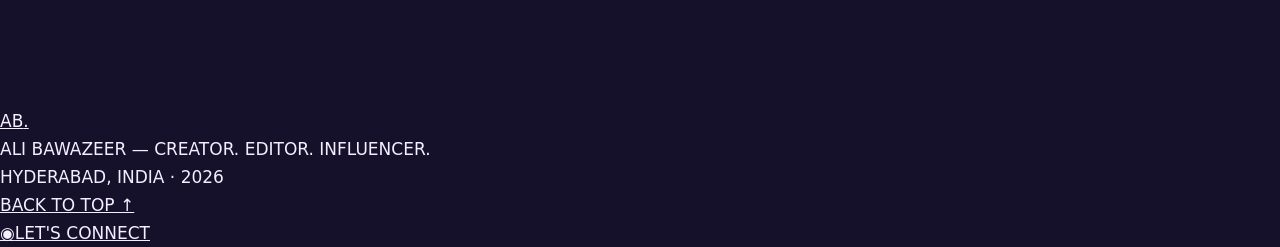
==== commit 63c37bc7: "Redesign portfolio with cinematic creator branding" ====
--- a/index.html
+++ b/index.html
@@ -1,263 +1,177 @@
-<!DOCTYPE html>
-<html lang="en" data-mode="drama">
+<!doctype html>
+<html lang="en">
 <head>
-<meta charset="utf-8">
-<meta name="viewport" content="width=device-width, initial-scale=1, viewport-fit=cover">
-<title>ALI BAWAZEER | Comedy &amp; Drama Content Creator from Hyderabad, India</title>
-<meta name="description" content="Ali Bawazeer is a social media influencer and comedy and drama content creator from Hyderabad, India. Watch his sketches and scenes on Instagram and message him on WhatsApp to collaborate.">
-<meta name="author" content="Ali Bawazeer">
-<meta name="keywords" content="Ali Bawazeer, ALI BAWAZEER, alyontheway07, Hyderabad content creator, Indian comedy creator, drama content creator, Instagram influencer Hyderabad, brand collaboration India">
-<meta name="robots" content="index, follow, max-image-preview:large, max-snippet:-1, max-video-preview:-1">
-<meta name="theme-color" content="#15112B">
-<meta name="geo.region" content="IN-TG">
-<meta name="geo.placename" content="Hyderabad">
-<meta name="geo.position" content="17.3850;78.4867">
-<meta name="ICBM" content="17.3850, 78.4867">
-<link rel="canonical" href="https://alibawazeer07.github.io/Portfolio/">
-<link rel="alternate" hreflang="en-IN" href="https://alibawazeer07.github.io/Portfolio/">
-<link rel="alternate" hreflang="x-default" href="https://alibawazeer07.github.io/Portfolio/">
-<link rel="icon" href="assets/favicon.svg" type="image/svg+xml">
-<link rel="apple-touch-icon" href="assets/apple-touch-icon.png">
-<link rel="manifest" href="manifest.webmanifest">
-
-<meta property="og:type" content="profile">
-<meta property="og:site_name" content="Ali Bawazeer">
-<meta property="og:title" content="ALI BAWAZEER | Comedy &amp; Drama Content Creator, Hyderabad">
-<meta property="og:description" content="Comedy sketches and drama scenes from Hyderabad, India. Collaborate with Ali Bawazeer.">
-<meta property="og:url" content="https://alibawazeer07.github.io/Portfolio/">
-<meta property="og:image" content="https://alibawazeer07.github.io/Portfolio/assets/og-image.png">
-<meta property="og:image:width" content="1200">
-<meta property="og:image:height" content="630">
-<meta property="og:image:alt" content="Ali Bawazeer, comedy and drama content creator, with comedy and tragedy masks">
-<meta property="og:locale" content="en_IN">
-<meta property="profile:first_name" content="Ali">
-<meta property="profile:last_name" content="Bawazeer">
-<meta name="twitter:card" content="summary_large_image">
-<meta name="twitter:title" content="ALI BAWAZEER | Comedy &amp; Drama Content Creator">
-<meta name="twitter:description" content="Comedy sketches and drama scenes from Hyderabad, India.">
-<meta name="twitter:image" content="https://alibawazeer07.github.io/Portfolio/assets/og-image.png">
-
-<link rel="preconnect" href="https://fonts.googleapis.com">
-<link rel="preconnect" href="https://fonts.gstatic.com" crossorigin>
-<link href="https://fonts.googleapis.com/css2?family=Bricolage+Grotesque:opsz,wght@12..96,400;12..96,600;12..96,800&family=Instrument+Serif:ital@0;1&display=swap" rel="stylesheet">
-<link rel="stylesheet" href="css/style.css">
-
-<script type="application/ld+json">
-{
-  "@context": "https://schema.org",
-  "@graph": [
-    {
-      "@type": "Person",
-      "@id": "https://alibawazeer07.github.io/Portfolio/#ali",
-      "name": "Ali Bawazeer",
-      "alternateName": ["ALI BAWAZEER", "alyontheway07"],
-      "givenName": "Ali",
-      "familyName": "Bawazeer",
-      "url": "https://alibawazeer07.github.io/Portfolio/",
-      "image": "https://alibawazeer07.github.io/Portfolio/assets/og-image.png",
-      "jobTitle": "Social media influencer and content creator",
-      "description": "Ali Bawazeer is a comedy and drama content creator and social media influencer from Hyderabad, India.",
-      "knowsAbout": ["Comedy content", "Drama content", "Short-form video", "Social media", "Brand collaborations"],
-      "homeLocation": {"@type": "Place", "name": "Hyderabad, Telangana, India"},
-      "address": {"@type": "PostalAddress", "addressLocality": "Hyderabad", "addressRegion": "Telangana", "addressCountry": "IN"},
-      "telephone": "+917842078062",
-      "sameAs": [
-        "https://www.instagram.com/alyontheway07",
-        "https://github.com/AliBawazeer07"
-      ],
-      "mainEntityOfPage": {"@id": "https://alibawazeer07.github.io/Portfolio/#profile"}
-    },
-    {
-      "@type": "ProfilePage",
-      "@id": "https://alibawazeer07.github.io/Portfolio/#profile",
-      "url": "https://alibawazeer07.github.io/Portfolio/",
-      "name": "ALI BAWAZEER | Comedy & Drama Content Creator from Hyderabad, India",
-      "inLanguage": "en-IN",
-      "dateModified": "2026-11-14",
-      "mainEntity": {"@id": "https://alibawazeer07.github.io/Portfolio/#ali"},
-      "isPartOf": {"@id": "https://alibawazeer07.github.io/Portfolio/#website"}
-    },
-    {
-      "@type": "WebSite",
-      "@id": "https://alibawazeer07.github.io/Portfolio/#website",
-      "url": "https://alibawazeer07.github.io/Portfolio/",
-      "name": "Ali Bawazeer",
-      "alternateName": "ALI BAWAZEER",
-      "inLanguage": "en-IN",
-      "publisher": {"@id": "https://alibawazeer07.github.io/Portfolio/#ali"}
-    },
-    {
-      "@type": "FAQPage",
-      "mainEntity": [
-        {"@type": "Question", "name": "Who is Ali Bawazeer?",
-         "acceptedAnswer": {"@type": "Answer", "text": "Ali Bawazeer is a social media influencer and content creator from Hyderabad, India. He makes comedy and drama content and shares it on Instagram as @alyontheway07."}},
-        {"@type": "Question", "name": "What kind of content does Ali Bawazeer make?",
-         "acceptedAnswer": {"@type": "Answer", "text": "Ali makes two kinds of content: comedy sketches and drama scenes, published as short videos on Instagram."}},
-        {"@type": "Question", "name": "Where is Ali Bawazeer from?",
-         "acceptedAnswer": {"@type": "Answer", "text": "Ali Bawazeer is from Hyderabad, Telangana, India."}},
-        {"@type": "Question", "name": "What is Ali Bawazeer's Instagram?",
-         "acceptedAnswer": {"@type": "Answer", "text": "His Instagram handle is @alyontheway07, at instagram.com/alyontheway07."}},
-        {"@type": "Question", "name": "How can I collaborate with Ali Bawazeer?",
-         "acceptedAnswer": {"@type": "Answer", "text": "Message Ali on WhatsApp at +91 78420 78062, or use the chat button on this page, which opens WhatsApp with your message ready to send."}}
-      ]
-    }
-  ]
-}
-</script>
+  <meta charset="utf-8">
+  <meta name="viewport" content="width=device-width, initial-scale=1, viewport-fit=cover">
+  <title>ALI BAWAZEER | Creator, Video Editor &amp; Influencer in Hyderabad</title>
+  <meta name="description" content="ALI BAWAZEER — digital creator and community voice from Hyderabad, India. Social media content creator, professional video editor, influencer, social worker, political worker and filmmaker.">
+  <meta name="author" content="Ali Bawazeer">
+  <meta name="keywords" content="Ali Bawazeer, ALI BAWAZEER, alyontheway07, Hyderabad creator, video editor Hyderabad, social media influencer India, filmmaker Hyderabad, social worker, political worker">
+  <meta name="robots" content="index, follow, max-image-preview:large, max-snippet:-1, max-video-preview:-1">
+  <meta name="theme-color" content="#0b0b0b">
+  <meta name="geo.region" content="IN-TG">
+  <meta name="geo.placename" content="Hyderabad, Telangana, India">
+  <meta name="geo.position" content="17.3850;78.4867">
+  <meta name="ICBM" content="17.3850, 78.4867">
+  <link rel="canonical" href="https://alibawazeer07.github.io/Portfolio/">
+  <link rel="alternate" hreflang="en-IN" href="https://alibawazeer07.github.io/Portfolio/">
+  <link rel="alternate" hreflang="x-default" href="https://alibawazeer07.github.io/Portfolio/">
+  <link rel="icon" href="assets/favicon.svg" type="image/svg+xml">
+  <link rel="manifest" href="manifest.webmanifest">
+  <meta property="og:type" content="profile">
+  <meta property="og:site_name" content="ALI BAWAZEER">
+  <meta property="og:title" content="ALI BAWAZEER | Creator. Editor. Influencer.">
+  <meta property="og:description" content="A digital creator and community voice from Hyderabad, India. Discover Ali Bawazeer's creative work, expertise and collaborations.">
+  <meta property="og:url" content="https://alibawazeer07.github.io/Portfolio/">
+  <meta property="og:image" content="https://alibawazeer07.github.io/Portfolio/assets/og-image.svg">
+  <meta property="og:image:width" content="1200">
+  <meta property="og:image:height" content="630">
+  <meta property="og:image:alt" content="ALI BAWAZEER — Creator. Editor. Influencer.">
+  <meta property="og:locale" content="en_IN">
+  <meta property="profile:first_name" content="Ali">
+  <meta property="profile:last_name" content="Bawazeer">
+  <meta name="twitter:card" content="summary_large_image">
+  <meta name="twitter:title" content="ALI BAWAZEER | Creator. Editor. Influencer.">
+  <meta name="twitter:description" content="A digital creator and community voice from Hyderabad, India.">
+  <meta name="twitter:image" content="https://alibawazeer07.github.io/Portfolio/assets/og-image.svg">
+  <link rel="preconnect" href="https://fonts.googleapis.com">
+  <link rel="preconnect" href="https://fonts.gstatic.com" crossorigin>
+  <link href="https://fonts.googleapis.com/css2?family=DM+Sans:wght@400;500;600;700&family=Manrope:wght@400;500;600;700;800&family=Playfair+Display:ital,wght@0,600;0,700;1,600&display=swap" rel="stylesheet">
+  <link rel="stylesheet" href="css/style.css">
+  <script type="application/ld+json">
+  {
+    "@context":"https://schema.org",
+    "@graph":[
+      {
+        "@type":"Person",
+        "@id":"https://alibawazeer07.github.io/Portfolio/#person",
+        "name":"Ali Bawazeer",
+        "alternateName":["ALI BAWAZEER","alyontheway07"],
+        "givenName":"Ali",
+        "familyName":"Bawazeer",
+        "url":"https://alibawazeer07.github.io/Portfolio/",
+        "image":"https://alibawazeer07.github.io/Portfolio/assets/og-image.svg",
+        "jobTitle":"Digital Creator, Professional Video Editor and Social Media Influencer",
+        "description":"Ali Bawazeer is a digital creator and community voice from Hyderabad, Telangana, India. His professional identities include social media content creator, professional video editor, social media influencer, social worker, political worker and social media filmmaker.",
+        "knowsAbout":["Social media content creation","Professional video editing","Social media influencing","Social work","Political work","Social media filmmaking"],
+        "address":{"@type":"PostalAddress","addressLocality":"Hyderabad","addressRegion":"Telangana","addressCountry":"IN"},
+        "telephone":"+917842078062",
+        "sameAs":["https://www.instagram.com/alyontheway07","https://github.com/AliBawazeer07"]
+      },
+      {
+        "@type":"WebSite",
+        "@id":"https://alibawazeer07.github.io/Portfolio/#website",
+        "url":"https://alibawazeer07.github.io/Portfolio/",
+        "name":"ALI BAWAZEER",
+        "inLanguage":"en-IN",
+        "publisher":{"@id":"https://alibawazeer07.github.io/Portfolio/#person"}
+      },
+      {
+        "@type":"FAQPage",
+        "mainEntity":[
+          {"@type":"Question","name":"Who is Ali Bawazeer?","acceptedAnswer":{"@type":"Answer","text":"Ali Bawazeer, also known as ALI BAWAZEER, is a digital creator and community voice based in Hyderabad, Telangana, India."}},
+          {"@type":"Question","name":"What does Ali Bawazeer do?","acceptedAnswer":{"@type":"Answer","text":"Ali Bawazeer's professional identities include social media content creator, professional video editor, social media influencer, social worker, political worker and social media filmmaker."}},
+          {"@type":"Question","name":"Where is Ali Bawazeer based?","acceptedAnswer":{"@type":"Answer","text":"Ali Bawazeer is based in Hyderabad, Telangana, India."}},
+          {"@type":"Question","name":"Where can I see Ali Bawazeer's work?","acceptedAnswer":{"@type":"Answer","text":"Visit Ali's Instagram profile at instagram.com/alyontheway07 for his published social media work."}},
+          {"@type":"Question","name":"How can I contact Ali Bawazeer for a collaboration?","acceptedAnswer":{"@type":"Answer","text":"Contact Ali on WhatsApp at +91 78420 78062 or through Instagram at @alyontheway07."}}
+        ]
+      }
+    ]
+  }
+  </script>
 </head>
 <body>
-<a class="skip" href="#main">Skip to content</a>
+  <a class="skip-link" href="#main">Skip to content</a>
+  <div class="site-noise" aria-hidden="true"></div>
+  <header class="site-header">
+    <a class="wordmark" href="#home" aria-label="ALI BAWAZEER home"><span class="wordmark-mark">AB<span>.</span></span><span class="wordmark-name">ALI BAWAZEER</span></a>
+    <button class="menu-toggle" id="menu-toggle" type="button" aria-expanded="false" aria-controls="primary-nav" aria-label="Open navigation"><span></span><span></span></button>
+    <nav class="primary-nav" id="primary-nav" aria-label="Main navigation">
+      <a href="#home">Home</a><a href="#about">About Me</a><a href="#expertise">Expertise</a><a href="#work">My Work</a><a href="#impact">Social Impact</a><a href="#collaborations">Collaborations</a><a href="#contact">Contact</a>
+    </nav>
+    <a class="header-cta" href="https://wa.me/917842078062?text=Hello%20Ali%2C%20I%27d%20like%20to%20connect%20about%20a%20collaboration." target="_blank" rel="noopener">Let's talk <span aria-hidden="true">↗</span></a>
+  </header>
 
-<div class="curtain" aria-hidden="true"><i class="l"></i><i class="r"></i></div>
-<div class="spot" aria-hidden="true"></div>
+  <main id="main">
+    <section class="hero" id="home" aria-labelledby="hero-title">
+      <div class="hero-orbit orbit-one" aria-hidden="true"></div><div class="hero-orbit orbit-two" aria-hidden="true"></div>
+      <div class="hero-copy">
+        <p class="eyebrow"><span class="eyebrow-line"></span> HYDERABAD, INDIA <span class="eyebrow-dot"></span> DIGITAL CREATOR</p>
+        <h1 id="hero-title"><span class="hero-first">ALI</span><span class="hero-last">BAWAZEER<span class="gold-dot">.</span></span></h1>
+        <p class="hero-tagline">CREATOR<span>.</span> EDITOR<span>.</span> INFLUENCER<span>.</span></p>
+        <p class="hero-description">A digital creator &amp; community voice<span class="gold-line"> — </span><span class="rotating-role" id="rotating-role" aria-live="polite">Social Media Content Creator</span></p>
+        <div class="hero-actions"><a class="button button-gold" href="#work">Explore my work <span aria-hidden="true">↘</span></a><a class="button button-outline" href="#contact">Connect with me <span aria-hidden="true">↗</span></a></div>
+        <div class="hero-social"><a href="https://www.instagram.com/alyontheway07" target="_blank" rel="noopener me">INSTAGRAM <span>↗</span></a><a href="https://github.com/AliBawazeer07" target="_blank" rel="noopener me">GITHUB <span>↗</span></a></div>
+      </div>
+      <div class="hero-visual" aria-label="Portrait placeholder">
+        <div class="portrait-frame">
+          <div class="portrait-placeholder" role="img" aria-label="Portrait photo placeholder — add an approved portrait of Ali Bawazeer"><span class="portrait-initials">AB</span><span class="portrait-caption">PORTRAIT PHOTO<br>TO BE ADDED</span></div>
+          <span class="frame-corner corner-tl"></span><span class="frame-corner corner-br"></span>
+        </div>
+        <div class="visual-label"><span class="visual-label-mark">✳</span><span>CREATIVE MINDSET<br><b>COMMUNITY FIRST</b></span></div>
+        <svg class="visual-ring" viewBox="0 0 220 220" aria-hidden="true"><defs><path id="ring-path" d="M110,110 m-82,0 a82,82 0 1,1 164,0 a82,82 0 1,1 -164,0"/></defs><text><textPath href="#ring-path">ALI BAWAZEER • CREATOR • EDITOR • INFLUENCER • </textPath></text></svg>
+      </div>
+      <div class="hero-bottom"><span>INDEPENDENT CREATIVE PRACTICE</span><a href="#about">SCROLL TO DISCOVER <span aria-hidden="true">↓</span></a><span>17.3850° N / 78.4867° E</span></div>
+    </section>
 
-<svg width="0" height="0" style="position:absolute" aria-hidden="true" focusable="false">
-  <defs>
-    <symbol id="mask-comedy" viewBox="0 0 100 120">
-      <path d="M8 14 Q50 2 92 14 L92 58 C92 92 72 114 50 114 C28 114 8 92 8 58 Z" fill="currentColor"/>
-      <path d="M22 40 Q32 30 42 40 Q32 36 22 40Z M58 40 Q68 30 78 40 Q68 36 58 40Z" fill="var(--bg)"/>
-      <path d="M24 66 Q50 100 76 66 Q50 78 24 66Z" fill="var(--bg)"/>
-    </symbol>
-    <symbol id="mask-drama" viewBox="0 0 100 120">
-      <path d="M8 14 Q50 2 92 14 L92 58 C92 92 72 114 50 114 C28 114 8 92 8 58 Z" fill="currentColor"/>
-      <path d="M22 44 Q32 34 42 44 Q32 52 22 44Z M58 44 Q68 34 78 44 Q68 52 58 44Z" fill="var(--bg)"/>
-      <path d="M26 86 Q50 62 74 86 Q50 74 26 86Z" fill="var(--bg)"/>
-    </symbol>
-    <symbol id="i-insta" viewBox="0 0 24 24"><rect x="3" y="3" width="18" height="18" rx="5" fill="none" stroke="currentColor" stroke-width="2"/><circle cx="12" cy="12" r="4.2" fill="none" stroke="currentColor" stroke-width="2"/><circle cx="17.2" cy="6.8" r="1.2" fill="currentColor"/></symbol>
-    <symbol id="i-wa" viewBox="0 0 24 24"><path d="M12 2.5a9.4 9.4 0 0 0-8 14.3L2.8 21.5l4.8-1.2A9.4 9.4 0 1 0 12 2.5Z" fill="none" stroke="currentColor" stroke-width="2" stroke-linejoin="round"/><path d="M8.6 7.9c.3-.5.6-.5.9-.4.3.6.7 1.3.7 1.6s-.5.8-.6 1c.7 1.3 1.6 2.1 2.9 2.7.2-.2.6-.8.9-.8.4.1 1.2.6 1.5.8.1.3-.3 1.3-1 1.6-1 .4-3.2-.5-4.9-2.3-1.6-1.7-2.2-3.2-1.4-4.2Z" fill="currentColor"/></symbol>
-    <symbol id="i-gh" viewBox="0 0 24 24"><path d="M12 2.5a9.5 9.5 0 0 0-3 18.5c.5.1.7-.2.7-.5v-1.7c-2.7.6-3.3-1.2-3.3-1.2-.4-1.1-1.1-1.4-1.1-1.4-.9-.6.1-.6.1-.6 1 .1 1.5 1 1.5 1 .9 1.5 2.3 1.1 2.8.8.1-.6.3-1.1.6-1.3-2.1-.2-4.3-1.1-4.3-4.7 0-1 .4-1.9 1-2.5-.1-.2-.4-1.2.1-2.5 0 0 .8-.3 2.6 1a9 9 0 0 1 4.8 0c1.8-1.2 2.6-1 2.6-1 .5 1.3.2 2.3.1 2.5.6.7 1 1.5 1 2.5 0 3.6-2.2 4.5-4.3 4.7.3.3.6.9.6 1.7v2.5c0 .3.2.6.7.5A9.5 9.5 0 0 0 12 2.5Z" fill="currentColor"/></symbol>
-  </defs>
-</svg>
+    <section class="section about-section" id="about">
+      <div class="section-kicker reveal"><span>01 / ABOUT ME</span><span class="kicker-rule"></span><span>THE PERSON BEHIND THE WORK</span></div>
+      <div class="about-layout">
+        <div class="about-heading reveal"><p class="eyebrow">A NAME. A POINT OF VIEW.</p><h2>Ideas with<br><em>purpose.</em></h2></div>
+        <div class="about-copy reveal"><p class="about-lead">I'm <strong>Ali Bawazeer</strong> — a digital creator and community voice from Hyderabad, India.</p><p>My work brings together content creation, video editing, influence, filmmaking and community-oriented roles. I use digital platforms to create, communicate and connect with people.</p><p class="about-location"><span class="location-pin" aria-hidden="true">✳</span> Based in Hyderabad, Telangana, India</p></div>
+      </div>
+    </section>
 
-<header class="nav">
-  <a class="brand" href="#top" aria-label="Ali Bawazeer, home">
-    <svg class="brand-mask" aria-hidden="true"><use href="#mask-comedy"/></svg>
-    <span>Ali Bawazeer</span>
-  </a>
-  <nav aria-label="Main">
-    <a href="#about">About</a>
-    <a href="#work">Work</a>
-    <a href="#collab">Collaborate</a>
-    <a href="#faq">FAQ</a>
-  </nav>
-  <button class="mode" id="mode" role="switch" aria-checked="false" aria-label="Switch between drama and comedy look">
-    <span class="mode-label">Drama</span>
-    <span class="mode-track"><span class="mode-knob"></span></span>
-    <span class="mode-label">Comedy</span>
-  </button>
-</header>
+    <section class="section expertise-section" id="expertise">
+      <div class="section-kicker reveal"><span>02 / EXPERTISE</span><span class="kicker-rule"></span><span>SIX PROFESSIONAL IDENTITIES</span></div>
+      <div class="section-heading-row reveal"><h2>What I <em>bring.</em></h2><p>Different disciplines. One creative point of view.</p></div>
+      <div class="expertise-grid">
+        <article class="expertise-card reveal"><span class="card-number">01</span><span class="expertise-icon" aria-hidden="true">✳</span><h3>Social Media<br>Content Creator</h3><p>Creating digital content designed to communicate ideas, tell stories and connect with an online audience.</p><span class="card-arrow" aria-hidden="true">↗</span></article>
+        <article class="expertise-card reveal"><span class="card-number">02</span><span class="expertise-icon" aria-hidden="true">▧</span><h3>Professional<br>Video Editor</h3><p>Shaping footage into clear, engaging visual stories through editing, pacing and creative presentation.</p><span class="card-arrow" aria-hidden="true">↗</span></article>
+        <article class="expertise-card reveal"><span class="card-number">03</span><span class="expertise-icon" aria-hidden="true">◎</span><h3>Social Media<br>Influencer</h3><p>Building a recognizable digital presence and using social platforms to share content and engage communities.</p><span class="card-arrow" aria-hidden="true">↗</span></article>
+        <article class="expertise-card reveal"><span class="card-number">04</span><span class="expertise-icon" aria-hidden="true">✺</span><h3>Social<br>Worker</h3><p>A community-focused identity grounded in contributing, listening and supporting people-oriented initiatives.</p><span class="card-arrow" aria-hidden="true">↗</span></article>
+        <article class="expertise-card reveal"><span class="card-number">05</span><span class="expertise-icon" aria-hidden="true">⌁</span><h3>Political<br>Worker</h3><p>A public-facing role connected to civic participation, local issues and engagement with the community.</p><span class="card-arrow" aria-hidden="true">↗</span></article>
+        <article class="expertise-card reveal"><span class="card-number">06</span><span class="expertise-icon" aria-hidden="true">◉</span><h3>Social Media<br>Filmmaker</h3><p>Using a filmmaker's approach to visual storytelling for the pace, format and possibilities of social media.</p><span class="card-arrow" aria-hidden="true">↗</span></article>
+      </div>
+    </section>
 
-<main id="main">
-  <section class="hero" id="top">
-    <svg class="hero-mask hm-a" aria-hidden="true"><use href="#mask-comedy"/></svg>
-    <svg class="hero-mask hm-b" aria-hidden="true"><use href="#mask-drama"/></svg>
-    <div class="hero-inner">
-      <h1 aria-label="ALI BAWAZEER">
-        <span class="w w1" aria-hidden="true">ALI</span>
-        <span class="w w2" aria-hidden="true">BAWAZEER</span>
-      </h1>
-      <p class="hero-sub">Comedy and drama content creator from Hyderabad, India.</p>
-      <div class="hero-cta">
-        <a class="btn primary" href="https://www.instagram.com/alyontheway07" target="_blank" rel="noopener me"><svg><use href="#i-insta"/></svg>Watch on Instagram</a>
-        <a class="btn ghost" href="https://wa.me/917842078062?text=Hi%20Ali%2C%20I%20found%20your%20portfolio." target="_blank" rel="noopener"><svg><use href="#i-wa"/></svg>Message on WhatsApp</a>
+    <section class="section work-section" id="work">
+      <div class="section-kicker reveal"><span>03 / MY WORK</span><span class="kicker-rule"></span><span>SELECTED CREATIVE OUTPUT</span></div>
+      <div class="section-heading-row reveal"><h2>Made to be <em>seen.</em></h2><p>Explore the work published on my social channels.</p></div>
+      <div class="work-grid">
+        <a class="work-tile work-feature reveal" href="https://www.instagram.com/alyontheway07" target="_blank" rel="noopener me"><span class="work-tile-index">FEATURED CHANNEL / 01</span><span class="work-tile-symbol" aria-hidden="true">▶</span><span class="work-tile-bottom"><b>Social content &amp; video</b><span>View Instagram ↗</span></span></a>
+        <div class="work-tile work-placeholder reveal"><span class="work-tile-index">VIDEO PORTFOLIO / 02</span><span class="placeholder-play" aria-hidden="true">＋</span><span class="work-tile-bottom"><b>Video showcase</b><span>Project links to be added</span></span></div>
+        <div class="work-tile work-placeholder reveal"><span class="work-tile-index">FILMMAKING / 03</span><span class="placeholder-play" aria-hidden="true">＋</span><span class="work-tile-bottom"><b>Short-form films</b><span>Project links to be added</span></span></div>
       </div>
-    </div>
-    <div class="ticker" aria-hidden="true">
-      <div class="ticker-row">
-        <span>Comedy</span><svg><use href="#mask-comedy"/></svg><span>Drama</span><svg><use href="#mask-drama"/></svg>
-        <span>Sketches</span><svg><use href="#mask-comedy"/></svg><span>Scenes</span><svg><use href="#mask-drama"/></svg>
-        <span>Hyderabad</span><svg><use href="#mask-comedy"/></svg><span>Collaborations</span><svg><use href="#mask-drama"/></svg>
-        <span>Comedy</span><svg><use href="#mask-comedy"/></svg><span>Drama</span><svg><use href="#mask-drama"/></svg>
-        <span>Sketches</span><svg><use href="#mask-comedy"/></svg><span>Scenes</span><svg><use href="#mask-drama"/></svg>
-        <span>Hyderabad</span><svg><use href="#mask-comedy"/></svg><span>Collaborations</span><svg><use href="#mask-drama"/></svg>
+      <p class="content-note">The additional showcase spaces are placeholders until individual project links or video embeds are supplied.</p>
+    </section>
+
+    <section class="impact-section" id="impact">
+      <div class="section impact-inner">
+        <div class="section-kicker reveal"><span>04 / SOCIAL IMPACT</span><span class="kicker-rule"></span><span>COMMUNITY &amp; PARTICIPATION</span></div>
+        <div class="impact-layout"><div class="impact-title reveal"><p class="eyebrow">BEYOND THE SCREEN</p><h2>Connected to<br><em>community.</em></h2></div><div class="impact-copy reveal"><p class="impact-lead">Creative work can open conversations. Community work keeps those conversations connected to real people.</p><p>Social worker and political worker are two of the professional identities Ali brings to this platform. This space is reserved for verified initiatives, causes and community projects as details are provided.</p><a class="text-link" href="#contact">Start a conversation <span>↗</span></a></div></div>
       </div>
-    </div>
-  </section>
+    </section>
 
-  <section class="section about" id="about">
-    <h2 class="rv">Who is Ali Bawazeer?</h2>
-    <div class="about-grid">
-      <p class="lead rv"><strong>Ali Bawazeer</strong> is a social media influencer and content creator from Hyderabad, India. He makes comedy sketches that make people laugh and drama scenes that make them feel something, and he posts them on Instagram as <a href="https://www.instagram.com/alyontheway07" target="_blank" rel="noopener me">@alyontheway07</a>.</p>
-      <dl class="facts rv">
-        <div><dt>Name</dt><dd>Ali Bawazeer</dd></div>
-        <div><dt>Does</dt><dd>Comedy and drama content</dd></div>
-        <div><dt>Based in</dt><dd>Hyderabad, Telangana, India</dd></div>
-        <div><dt>Instagram</dt><dd><a href="https://www.instagram.com/alyontheway07" target="_blank" rel="noopener me">@alyontheway07</a></dd></div>
-        <div><dt>WhatsApp</dt><dd><a href="tel:+917842078062">+91 78420 78062</a></dd></div>
-      </dl>
-    </div>
-  </section>
+    <section class="section collab-section" id="collaborations">
+      <div class="section-kicker reveal"><span>05 / COLLABORATIONS</span><span class="kicker-rule"></span><span>LET'S MAKE SOMETHING MATTER</span></div>
+      <div class="collab-panel reveal"><div><p class="eyebrow">OPEN TO THE RIGHT CONVERSATION</p><h2>Good ideas<br>start with <em>hello.</em></h2></div><div class="collab-copy"><p>For brand enquiries, creative projects, video editing, social media work, community initiatives and PR, get in touch directly.</p><a class="button button-gold" href="https://wa.me/917842078062?text=Hello%20Ali%2C%20I%27d%20like%20to%20discuss%20a%20collaboration%20or%20PR%20enquiry." target="_blank" rel="noopener">Discuss a collaboration <span aria-hidden="true">↗</span></a></div><span class="collab-watermark" aria-hidden="true">AB.</span></div>
+    </section>
 
-  <section class="section work" id="work">
-    <h2 class="rv">Two faces, one creator</h2>
-    <p class="section-note rv">Every video lands on one side of the stage. Pick a side and watch.</p>
-    <div class="stage">
-      <article class="card comedy rv">
-        <svg class="card-mask" aria-hidden="true"><use href="#mask-comedy"/></svg>
-        <h3>Comedy</h3>
-        <p>Everyday life, sharp timing and characters you recognise. Short sketches built to be shared in the group chat.</p>
-        <a class="link" href="https://www.instagram.com/alyontheway07" target="_blank" rel="noopener me">See the sketches</a>
-      </article>
-      <article class="card drama rv">
-        <svg class="card-mask" aria-hidden="true"><use href="#mask-drama"/></svg>
-        <h3>Drama</h3>
-        <p>Quiet scenes, real emotion and stories that stay with you after the video ends.</p>
-        <a class="link" href="https://www.instagram.com/alyontheway07" target="_blank" rel="noopener me">See the scenes</a>
-      </article>
-    </div>
-  </section>
+    <section class="section contact-section" id="contact">
+      <div class="section-kicker reveal"><span>06 / CONTACT</span><span class="kicker-rule"></span><span>HYDERABAD, INDIA</span></div>
+      <div class="contact-layout"><div class="contact-intro reveal"><p class="eyebrow">HAVE A PROJECT IN MIND?</p><h2>Let's make<br><em>it happen.</em></h2><p>Reach out for collaborations, PR, creative projects or a conversation.</p></div><div class="contact-details reveal">
+        <a class="contact-link" href="https://wa.me/917842078062?text=Hello%20Ali%2C%20I%27d%20like%20to%20connect%20about%20a%20collaboration." target="_blank" rel="noopener"><span>WHATSAPP / COLLABORATIONS &amp; PR</span><b>+91 78420 78062</b><i>↗</i></a>
+        <a class="contact-link" href="https://www.instagram.com/alyontheway07" target="_blank" rel="noopener me"><span>INSTAGRAM</span><b>@alyontheway07</b><i>↗</i></a>
+        <a class="contact-link" href="https://github.com/AliBawazeer07" target="_blank" rel="noopener me"><span>GITHUB</span><b>AliBawazeer07</b><i>↗</i></a>
+        <div class="contact-link contact-static"><span>LOCATION</span><b>Hyderabad, Telangana, India</b><i aria-hidden="true">✳</i></div>
+      </div></div>
+      <div class="faq-block reveal"><p class="eyebrow">A FEW QUICK ANSWERS</p><details><summary>Who is Ali Bawazeer?</summary><p>Ali Bawazeer is a digital creator and community voice based in Hyderabad, Telangana, India.</p></details><details><summary>What are Ali's professional identities?</summary><p>Social Media Content Creator, Professional Video Editor, Social Media Influencer, Social Worker, Political Worker and Social Media Filmmaker.</p></details><details><summary>How can I enquire about a collaboration or PR?</summary><p>Send a WhatsApp message to +91 78420 78062 or contact Ali through Instagram at @alyontheway07.</p></details><details><summary>Where can I see Ali's published work?</summary><p>Visit the Instagram profile at instagram.com/alyontheway07. Additional project links will be added as they are supplied.</p></details></div>
+    </section>
+  </main>
 
-  <section class="section collab" id="collab">
-    <h2 class="rv">Work with Ali</h2>
-    <ul class="ways">
-      <li class="rv"><h3>Brand collaborations</h3><p>Sponsored sketches and scenes that fit your product into a story people want to watch.</p></li>
-      <li class="rv"><h3>Creator projects</h3><p>Duets, joint sketches, scripts and short drama series with other creators.</p></li>
-      <li class="rv"><h3>Improve this website</h3><p>Spotted a bug or have a design idea? Open a pull request on <a href="https://github.com/AliBawazeer07/Portfolio/pulls" target="_blank" rel="noopener">GitHub</a> or tell Ali in the chat.</p></li>
-    </ul>
-    <div class="contact rv">
-      <a class="btn primary big" href="https://wa.me/917842078062?text=Hi%20Ali%2C%20I%20would%20like%20to%20collaborate." target="_blank" rel="noopener"><svg><use href="#i-wa"/></svg>Chat on WhatsApp</a>
-      <a class="btn ghost big" href="https://www.instagram.com/alyontheway07" target="_blank" rel="noopener me"><svg><use href="#i-insta"/></svg>Instagram</a>
-      <a class="btn ghost big" href="https://github.com/AliBawazeer07/Portfolio" target="_blank" rel="noopener me"><svg><use href="#i-gh"/></svg>GitHub</a>
-    </div>
-  </section>
-
-  <section class="section faq" id="faq">
-    <h2 class="rv">Questions people ask</h2>
-    <div class="faq-list">
-      <details class="rv"><summary>Who is Ali Bawazeer?</summary><p>Ali Bawazeer is a social media influencer and content creator from Hyderabad, India. He makes comedy and drama content and shares it on Instagram as @alyontheway07.</p></details>
-      <details class="rv"><summary>What kind of content does Ali make?</summary><p>Two kinds: comedy sketches and drama scenes, published as short videos on Instagram.</p></details>
-      <details class="rv"><summary>Where is Ali Bawazeer from?</summary><p>Ali is from Hyderabad, Telangana, India.</p></details>
-      <details class="rv"><summary>What is Ali Bawazeer's Instagram?</summary><p>His handle is <a href="https://www.instagram.com/alyontheway07" target="_blank" rel="noopener me">@alyontheway07</a>.</p></details>
-      <details class="rv"><summary>How do I collaborate with Ali?</summary><p>Message him on WhatsApp at +91 78420 78062, or tap the chat button on this page. It opens WhatsApp with your message ready to send.</p></details>
-    </div>
-  </section>
-</main>
-
-<footer class="foot">
-  <p>&copy; <span id="year">2026</span> Ali Bawazeer. Hyderabad, India.</p>
-  <p><a href="https://www.instagram.com/alyontheway07" target="_blank" rel="noopener me">Instagram</a> <a href="https://github.com/AliBawazeer07/Portfolio" target="_blank" rel="noopener me">GitHub</a> <a href="llms.txt">llms.txt</a></p>
-</footer>
-
-<div class="chat" id="chat">
-  <section class="chat-panel" id="chat-panel" aria-label="Chat with Ali on WhatsApp" hidden>
-    <header><strong>Chat with Ali</strong><button type="button" id="chat-close" aria-label="Close chat">&times;</button></header>
-    <form id="chat-form">
-      <fieldset>
-        <legend>What is this about?</legend>
-        <label><input type="radio" name="topic" value="Brand collaboration" checked><span>Brand collaboration</span></label>
-        <label><input type="radio" name="topic" value="Comedy or drama project"><span>Comedy or drama project</span></label>
-        <label><input type="radio" name="topic" value="Pull request or website idea"><span>Website pull request</span></label>
-      </fieldset>
-      <label class="field">Your name<input id="chat-name" name="name" autocomplete="name" required></label>
-      <label class="field">Message<textarea id="chat-msg" name="msg" rows="3" required></textarea></label>
-      <button class="btn primary" type="submit"><svg><use href="#i-wa"/></svg>Send on WhatsApp</button>
-      <p class="chat-note">This opens WhatsApp with your message ready to send. For website changes you can also <a href="https://github.com/AliBawazeer07/Portfolio/pulls" target="_blank" rel="noopener">open a pull request</a>.</p>
-    </form>
-  </section>
-  <button class="chat-fab" id="chat-fab" aria-expanded="false" aria-controls="chat-panel"><svg><use href="#i-wa"/></svg><span>Chat</span></button>
-</div>
-
-<noscript><style>.rv{opacity:1!important;transform:none!important}</style></noscript>
-<script src="js/main.js" defer></script>
+  <footer class="site-footer"><a class="footer-mark" href="#home">AB<span>.</span></a><p>ALI BAWAZEER <span>—</span> CREATOR. EDITOR. INFLUENCER.</p><p>HYDERABAD, INDIA · <span id="year">2026</span></p><a class="back-top" href="#home">BACK TO TOP ↑</a></footer>
+  <a class="floating-wa" href="https://wa.me/917842078062?text=Hello%20Ali%2C%20I%27d%20like%20to%20connect%20about%20a%20collaboration." target="_blank" rel="noopener" aria-label="Chat with Ali on WhatsApp"><span aria-hidden="true">◉</span><span>LET'S CONNECT</span></a>
+  <script src="js/main.js" defer></script>
 </body>
-</html>
+</html>
